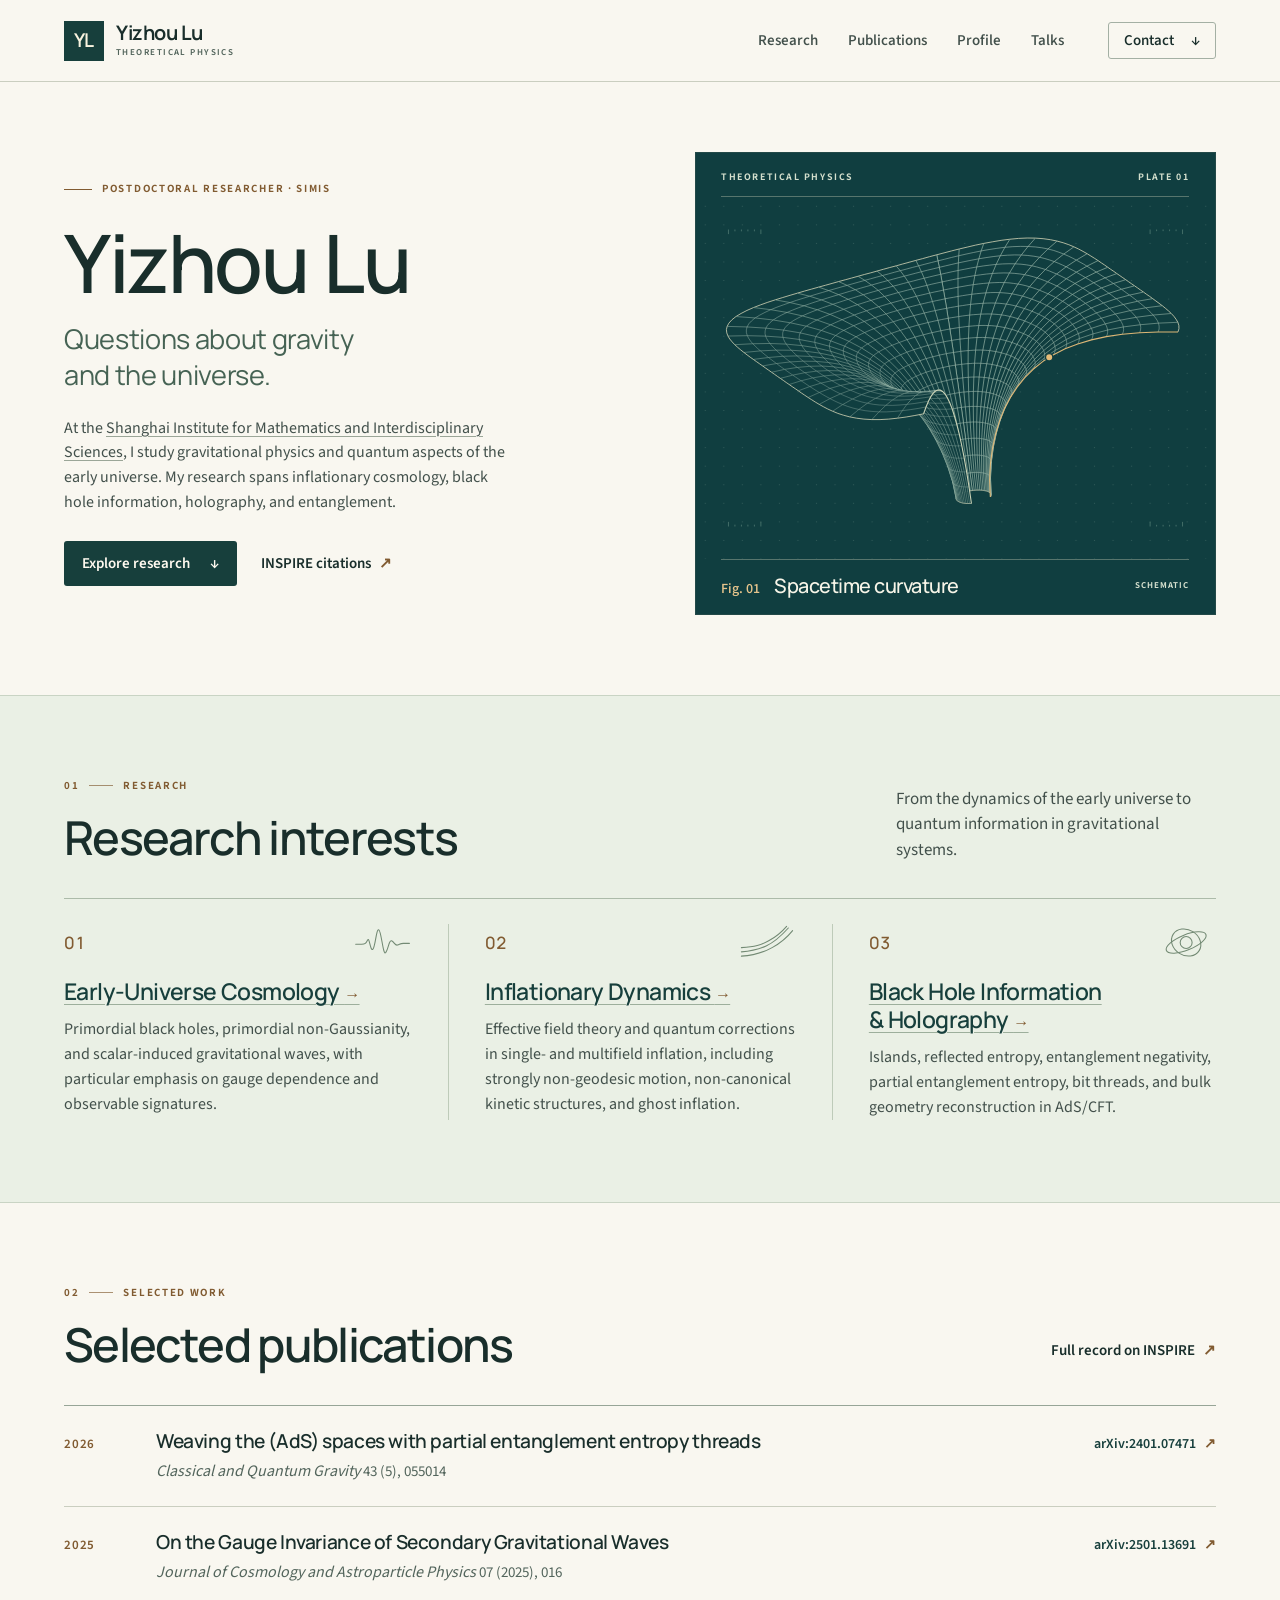
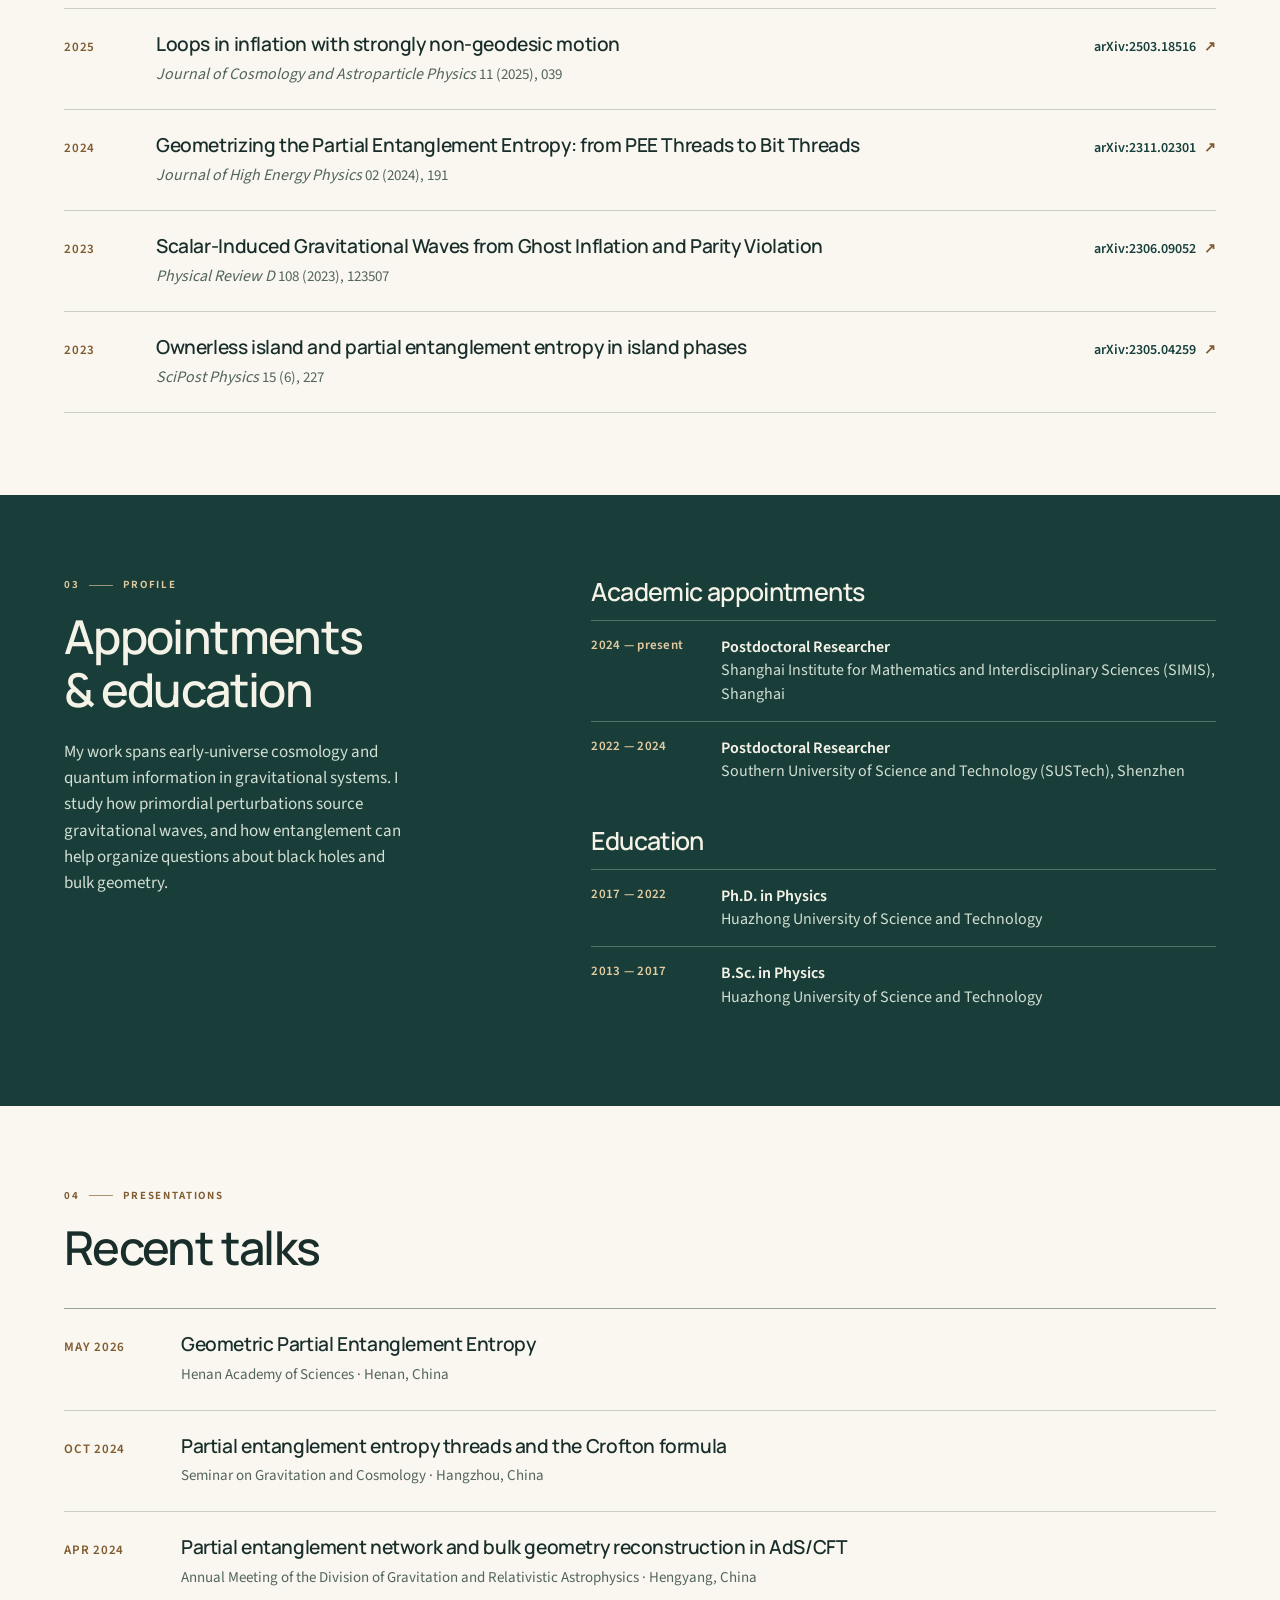
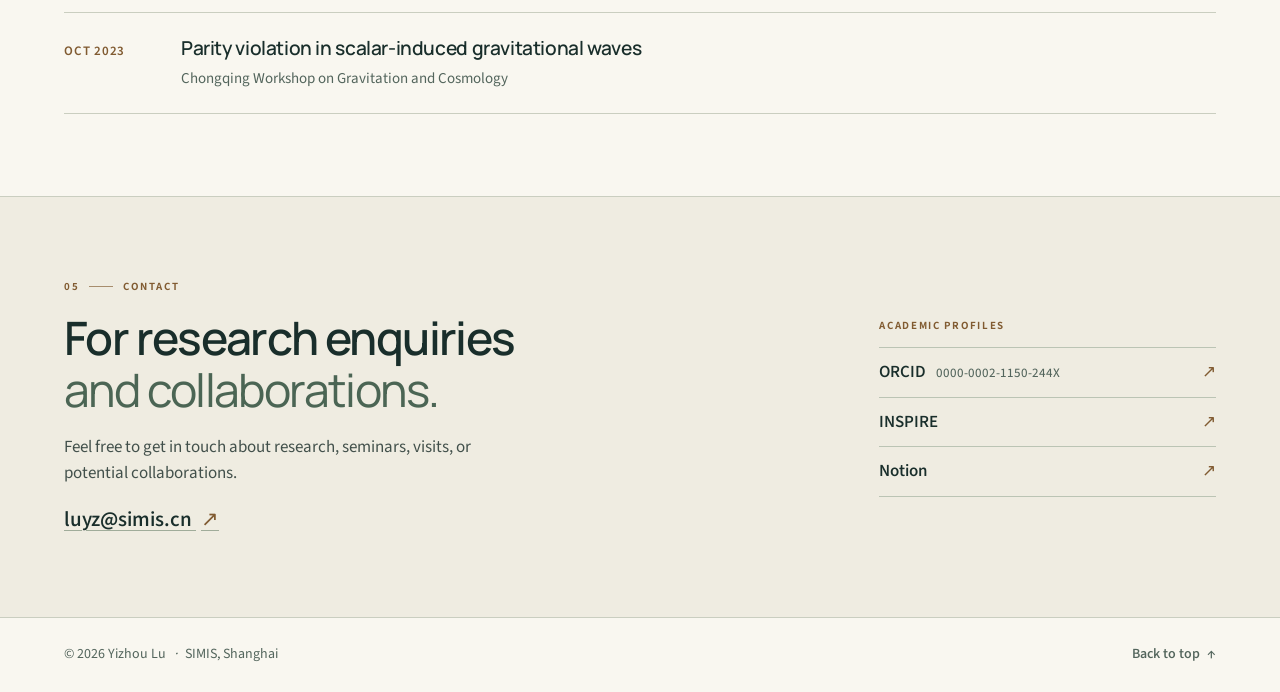
==== index.html @ 3f51e207 "Publish personal homepage and research pages" ====
<!doctype html>
<html lang="en">
<head>
  <meta charset="utf-8" />
  <meta name="viewport" content="width=device-width, initial-scale=1" />
  <link rel="canonical" href="https://yizhoulouislu.github.io/" />
  <meta property="og:url" content="https://yizhoulouislu.github.io/" />
  <meta name="theme-color" content="#f9f7f0" />
  <meta name="description" content="Yizhou Lu — postdoctoral researcher in theoretical physics at SIMIS. Research in early-universe cosmology, gravitational waves, black holes, and holography." />
  <meta property="og:type" content="website" />
  <meta property="og:title" content="Yizhou Lu | Theoretical Physics" />
  <meta property="og:description" content="Research in early-universe cosmology, gravitational waves, black hole information, holography, and entanglement." />
  <meta name="twitter:card" content="summary" />
  <meta name="twitter:title" content="Yizhou Lu | Theoretical Physics" />
  <meta name="twitter:description" content="Research in early-universe cosmology, gravitational waves, black hole information, holography, and entanglement." />
  <script type="application/ld+json">{"@context":"https://schema.org","@type":"Person","name":"Yizhou Lu","jobTitle":"Postdoctoral Researcher","worksFor":{"@type":"Organization","name":"Shanghai Institute for Mathematics and Interdisciplinary Sciences","url":"https://simis.cn/"},"url":"https://yizhoulouislu.github.io/","email":"luyz@simis.cn","sameAs":["https://orcid.org/0000-0002-1150-244X","https://inspirehep.net/authors/1812041"]}</script>
  <title>Yizhou Lu | Theoretical Physics</title>
  <link rel="preload" href="assets/fonts/manrope-latin-wght-normal.woff2" as="font" type="font/woff2" crossorigin />
  <link rel="preload" href="assets/fonts/source-sans-3-latin-wght-normal.woff2" as="font" type="font/woff2" crossorigin />
  <link rel="stylesheet" href="scientist.css" />
</head>
<body>
  <a class="skip-link" href="#top">Skip to main content</a>
  <header class="site-header"><div class="wrap header-inner">
    <a class="identity" href="#top" aria-label="Yizhou Lu, home"><span class="monogram" aria-hidden="true">YL</span><span class="wordmark">Yizhou Lu<small>Theoretical physics</small></span></a>
    <nav aria-label="Main navigation"><a href="#research">Research</a><a href="#publications">Publications</a><a href="#profile">Profile</a><a href="#talks">Talks</a></nav>
    <a class="contact-link" href="#contact">Contact <span aria-hidden="true">↓</span></a>
  </div></header>
  <main id="top" tabindex="-1">
    <section class="hero wrap" aria-labelledby="hero-title">
      <div class="hero-content">
        <p class="label hero-label"><span aria-hidden="true"></span>Postdoctoral researcher · SIMIS</p>
        <h1 id="hero-title">Yizhou Lu</h1>
        <p class="hero-subtitle">Questions about gravity<br class="hero-break" /> and the universe.</p>
        <p class="hero-description">At the <a href="https://simis.cn/" target="_blank" rel="noreferrer">Shanghai Institute for Mathematics and Interdisciplinary Sciences</a>, I study gravitational physics and quantum aspects of the early universe. My research spans inflationary cosmology, black hole information, holography, and entanglement.</p>
        <div class="hero-actions"><a class="primary-link" href="#research">Explore research <span aria-hidden="true">↓</span></a><a class="text-link" href="https://inspirehep.net/authors/1812041?ui-citation-summary=true&amp;ui-exclude-self-citations=true" target="_blank" rel="noreferrer">INSPIRE citations <span aria-hidden="true">↗</span></a></div>
      </div>
      <figure class="science-plate">
        <div class="plate-top"><span>THEORETICAL PHYSICS</span><span>PLATE 01</span></div>
        <img src="assets/curvature.svg" alt="Wireframe illustration of a curvature well, cut away to reveal its narrowing throat." width="560" height="390" />
        <figcaption><span><i>Fig. 01</i><b>Spacetime curvature</b></span><small>Schematic</small></figcaption>
      </figure>
    </section>
    <section id="research" class="research section"><div class="wrap">
      <div class="research-heading"><div><p class="label section-label"><span>01</span>Research</p><h2>Research interests</h2></div>
      <p class="section-intro">From the dynamics of the early universe to quantum information in gravitational systems.</p></div>
      <div class="research-list"><article class="research-item"><div class="research-ornament" aria-hidden="true"><span>01</span><svg viewBox="0 0 68 40"><path d="M2 22h7c4 0 5-1 7-5s3 13 6 11 4-24 7-23 5 30 8 27 4-15 7-14 4 6 7 5 3-2 7-2h7"/></svg></div><h3><a href="/research/early-universe-cosmology/">Early-Universe Cosmology&nbsp;<span aria-hidden="true">→</span></a></h3><p>Primordial black holes, primordial non-Gaussianity, and scalar-induced gravitational waves, with particular emphasis on gauge dependence and observable signatures.</p></article><article class="research-item"><div class="research-ornament" aria-hidden="true"><span>02</span><svg viewBox="0 0 68 40"><path d="M4 31C17 30 24 28 33 24S50 13 59 3M4 26C20 25 27 23 36 18S51 8 57 1M4 36C21 35 31 31 40 26S56 16 64 6"/></svg></div><h3><a href="/research/inflationary-dynamics/">Inflationary Dynamics&nbsp;<span aria-hidden="true">→</span></a></h3><p>Effective field theory and quantum corrections in single- and multifield inflation, including strongly non-geodesic motion, non-canonical kinetic structures, and ghost inflation.</p></article><article class="research-item"><div class="research-ornament" aria-hidden="true"><span>03</span><svg viewBox="0 0 68 40"><ellipse cx="33" cy="20" rx="25" ry="9" transform="rotate(-22 33 20)"/><ellipse cx="33" cy="20" rx="18" ry="15" transform="rotate(32 33 20)"/><circle cx="33" cy="20" r="7"/></svg></div><h3><a href="/research/black-hole-information-and-holography/">Black Hole Information &amp; Holography&nbsp;<span aria-hidden="true">→</span></a></h3><p>Islands, reflected entropy, entanglement negativity, partial entanglement entropy, bit threads, and bulk geometry reconstruction in AdS/CFT.</p></article></div>
    </div></section>
    <section id="publications" class="publications section wrap">
      <div class="section-heading"><div><p class="label section-label"><span>02</span>Selected work</p><h2>Selected publications</h2></div>
      <a class="text-link" href="https://inspirehep.net/authors/1812041?ui-citation-summary=true&amp;ui-exclude-self-citations=true" target="_blank" rel="noreferrer">Full record on INSPIRE <span aria-hidden="true">↗</span></a></div>
      <div class="publication-table" role="list"><article class="publication-row" role="listitem"><span class="pub-year">2026</span><div class="pub-main"><h3><a href="https://arxiv.org/abs/2401.07471" target="_blank" rel="noreferrer">Weaving the (AdS) spaces with partial entanglement entropy threads</a></h3><p><i>Classical and Quantum Gravity</i> 43 (5), 055014</p></div><a class="pub-link" href="https://arxiv.org/abs/2401.07471" target="_blank" rel="noreferrer">arXiv:2401.07471 <span aria-hidden="true">↗</span></a></article><article class="publication-row" role="listitem"><span class="pub-year">2025</span><div class="pub-main"><h3><a href="https://arxiv.org/abs/2501.13691" target="_blank" rel="noreferrer">On the Gauge Invariance of Secondary Gravitational Waves</a></h3><p><i>Journal of Cosmology and Astroparticle Physics</i> 07 (2025), 016</p></div><a class="pub-link" href="https://arxiv.org/abs/2501.13691" target="_blank" rel="noreferrer">arXiv:2501.13691 <span aria-hidden="true">↗</span></a></article><article class="publication-row" role="listitem"><span class="pub-year">2025</span><div class="pub-main"><h3><a href="https://arxiv.org/abs/2503.18516" target="_blank" rel="noreferrer">Loops in inflation with strongly non-geodesic motion</a></h3><p><i>Journal of Cosmology and Astroparticle Physics</i> 11 (2025), 039</p></div><a class="pub-link" href="https://arxiv.org/abs/2503.18516" target="_blank" rel="noreferrer">arXiv:2503.18516 <span aria-hidden="true">↗</span></a></article><article class="publication-row" role="listitem"><span class="pub-year">2024</span><div class="pub-main"><h3><a href="https://arxiv.org/abs/2311.02301" target="_blank" rel="noreferrer">Geometrizing the Partial Entanglement Entropy: from PEE Threads to Bit Threads</a></h3><p><i>Journal of High Energy Physics</i> 02 (2024), 191</p></div><a class="pub-link" href="https://arxiv.org/abs/2311.02301" target="_blank" rel="noreferrer">arXiv:2311.02301 <span aria-hidden="true">↗</span></a></article><article class="publication-row" role="listitem"><span class="pub-year">2023</span><div class="pub-main"><h3><a href="https://arxiv.org/abs/2306.09052" target="_blank" rel="noreferrer">Scalar-Induced Gravitational Waves from Ghost Inflation and Parity Violation</a></h3><p><i>Physical Review D</i> 108 (2023), 123507</p></div><a class="pub-link" href="https://arxiv.org/abs/2306.09052" target="_blank" rel="noreferrer">arXiv:2306.09052 <span aria-hidden="true">↗</span></a></article><article class="publication-row" role="listitem"><span class="pub-year">2023</span><div class="pub-main"><h3><a href="https://arxiv.org/abs/2305.04259" target="_blank" rel="noreferrer">Ownerless island and partial entanglement entropy in island phases</a></h3><p><i>SciPost Physics</i> 15 (6), 227</p></div><a class="pub-link" href="https://arxiv.org/abs/2305.04259" target="_blank" rel="noreferrer">arXiv:2305.04259 <span aria-hidden="true">↗</span></a></article></div>
    </section>
    <section id="profile" class="profile section"><div class="wrap bio-grid">
      <div class="bio-intro"><p class="label section-label"><span>03</span>Profile</p><h2>Appointments<br />&amp; education</h2>
      <p>My work spans early-universe cosmology and quantum information in gravitational systems. I study how primordial perturbations source gravitational waves, and how entanglement can help organize questions about black holes and bulk geometry.</p></div>
      <div class="bio-content"><div class="timeline-block"><h3>Academic appointments</h3><div class="timeline-row"><time>2024 — present</time><p><strong>Postdoctoral Researcher</strong><br />Shanghai Institute for Mathematics and Interdisciplinary Sciences (SIMIS), Shanghai</p></div><div class="timeline-row"><time>2022 — 2024</time><p><strong>Postdoctoral Researcher</strong><br />Southern University of Science and Technology (SUSTech), Shenzhen</p></div></div>
        <div class="timeline-block education-block"><h3>Education</h3><div class="timeline-row"><time>2017 — 2022</time><p><strong>Ph.D. in Physics</strong><br />Huazhong University of Science and Technology</p></div><div class="timeline-row"><time>2013 — 2017</time><p><strong>B.Sc. in Physics</strong><br />Huazhong University of Science and Technology</p></div></div></div>
    </div></section>
    <section id="talks" class="talks section wrap">
      <div class="section-heading"><div><p class="label section-label"><span>04</span>Presentations</p><h2>Recent talks</h2></div></div>
      <div class="talk-list"><article class="talk-row"><time>MAY 2026</time><div><h3>Geometric Partial Entanglement Entropy</h3><p>Henan Academy of Sciences · Henan, China</p></div></article><article class="talk-row"><time>OCT 2024</time><div><h3>Partial entanglement entropy threads and the Crofton formula</h3><p>Seminar on Gravitation and Cosmology · Hangzhou, China</p></div></article><article class="talk-row"><time>APR 2024</time><div><h3>Partial entanglement network and bulk geometry reconstruction in AdS/CFT</h3><p>Annual Meeting of the Division of Gravitation and Relativistic Astrophysics · Hengyang, China</p></div></article><article class="talk-row"><time>OCT 2023</time><div><h3>Parity violation in scalar-induced gravitational waves</h3><p>Chongqing Workshop on Gravitation and Cosmology</p></div></article></div>
    </section>
    <section id="contact" class="contact section"><div class="wrap contact-grid">
      <div><p class="label section-label"><span>05</span>Contact</p><h2>For research enquiries<br /><em>and collaborations.</em></h2>
      <p>Feel free to get in touch about research, seminars, visits, or potential collaborations.</p>
      <a class="email-link" href="mailto:luyz@simis.cn">luyz@simis.cn <span aria-hidden="true">↗</span></a></div>
      <aside class="profiles" aria-label="Academic profiles"><h3 class="label">Academic profiles</h3>
        <a href="https://orcid.org/0000-0002-1150-244X" target="_blank" rel="noreferrer"><span>ORCID <small>0000-0002-1150-244X</small></span><span aria-hidden="true">↗</span></a>
        <a href="https://inspirehep.net/authors/1812041?ui-citation-summary=true&amp;ui-exclude-self-citations=true" target="_blank" rel="noreferrer">INSPIRE <span aria-hidden="true">↗</span></a><a href="https://louischou.notion.site/Yizhou-Lu-54059d0f654845cfa7834c656fd9b39e" target="_blank" rel="noreferrer">Notion <span aria-hidden="true">↗</span></a>
      </aside>
    </div></section>
  </main>
  <footer class="wrap site-footer"><span>© 2026 Yizhou Lu <i>·</i> SIMIS, Shanghai</span><a href="#top">Back to top <span aria-hidden="true">↑</span></a></footer>
</body>
</html>
---- scientist.css ----
@font-face {
  font-family: Manrope;
  src: url("assets/fonts/manrope-latin-wght-normal.woff2") format("woff2");
  font-weight: 200 800;
  font-style: normal;
  font-display: swap;
}
@font-face {
  font-family: "Source Sans 3";
  src: url("assets/fonts/source-sans-3-latin-wght-normal.woff2") format("woff2");
  font-weight: 200 900;
  font-style: normal;
  font-display: swap;
}
:root {
  --paper: #f9f7f0;
  --ink: #192e2b;
  --text: #42504b;
  --muted: #53655c;
  --rule: #cacec0;
  --pine: #173f3c;
  --brass: #815b31;
  --display: Manrope, "Segoe UI", Arial, sans-serif;
  --sans: "Source Sans 3", "Segoe UI", sans-serif;
}
* { box-sizing: border-box; }
html { scroll-behavior: smooth; scroll-padding-top: 24px; }
body { margin: 0; background: var(--paper); font: 400 17px/1.55 var(--sans); color: var(--ink); -webkit-font-smoothing: antialiased; }
a { color: inherit; text-underline-offset: .2em; text-decoration-thickness: 1px; }
a:focus-visible { outline: 3px solid #a16829; outline-offset: 4px; }
::selection { background: #d5dcbf; color: #172f2b; }
h1, h2, h3, p, figure { margin: 0; }
h1, h2, h3 { font-family: var(--display); font-weight: 560; }
h2 { font-size: clamp(34px, 3.65vw, 53px); letter-spacing: -.035em; line-height: 1.13; }
.wrap { width: min(1192px, calc(100% - clamp(48px, 10vw, 152px))); margin-inline: auto; }
.section { padding-block: clamp(60px, 6.4vw, 94px); }
.label, .plate-top, figcaption small { font: 650 11px/1.45 var(--sans); letter-spacing: .155em; text-transform: uppercase; }
.skip-link { position: absolute; z-index: 3; top: 8px; left: 12px; transform: translateY(-160%); background: var(--ink); color: white; padding: 9px 16px; }
.skip-link:focus { transform: none; }
.site-header { border-bottom: 1px solid var(--rule); }
.header-inner { min-height: 81px; display: flex; align-items: center; gap: clamp(20px, 3.4vw, 50px); }
.identity { display: inline-flex; align-items: center; gap: 12px; text-decoration: none; margin-right: auto; }
.monogram { width: 40px; height: 40px; background: var(--pine); color: #f8f3df; display: grid; place-items: center; font: 620 19px/1 var(--display); letter-spacing: -.035em; }
.wordmark { font: 650 20px/1.05 var(--display); letter-spacing: -.025em; }
.wordmark small { display: block; margin-top: 5px; font: 620 9px/1.2 var(--sans); text-transform: uppercase; letter-spacing: .16em; color: var(--muted); }
nav { display: flex; gap: clamp(15px, 2.35vw, 37px); }
nav a, .contact-link, .site-footer a { font-size: 15px; font-weight: 550; text-decoration: none; }
nav a { padding-block: 12px; color: var(--text); }
nav a:hover, .text-link:hover, .site-footer a:hover { color: var(--brass); text-decoration: underline; }
.contact-link { display: flex; align-items: center; gap: 17px; border: 1px solid #a4b0a4; border-radius: 3px; padding: 6px 15px; }
.contact-link:hover { border-color: var(--pine); background: #edf0e5; }
.hero { display: grid; grid-template-columns: minmax(0,1.06fr) minmax(0,1fr); align-items: center; gap: clamp(32px, 6.1vw, 96px); padding-block: clamp(55px, 5.5vw, 85px) clamp(62px, 6.2vw, 96px); }
.hero-label, .section-label { display: flex; align-items: center; column-gap: 10px; color: var(--brass); }
.hero-label > span { width: 28px; height: 1px; background: currentColor; }
.hero h1 { font: 550 clamp(56px, 6.3vw, 92px)/1.09 var(--display); letter-spacing: -.03em; word-spacing: .025em; margin-top: 22px; }
.hero-subtitle { color: #466354; font: 400 clamp(25px, 2.12vw, 32px)/1.32 var(--display); letter-spacing: -.012em; margin-top: 14px; }
.hero-break { display: none; }
.hero-description { color: var(--text); font-size: clamp(16px,1.25vw,18px); line-height: 1.54; max-width: 56ch; margin-top: 23px; }
.hero-description a { text-decoration-color: #9ba698; }
.hero-description a:hover { color: var(--pine); text-decoration-color: currentColor; }
.hero-actions { display: flex; align-items: center; flex-wrap: wrap; gap: 10px 24px; margin-top: 27px; }
.primary-link, .text-link, .pub-link { display: inline-flex; align-items: center; gap: 8px; font-weight: 600; font-size: 15px; text-decoration: none; }
.primary-link { padding: 11px 18px; gap: 20px; color: #fffaf0; background: var(--pine); border-radius: 3px; }
.primary-link:hover { background: #28564b; }
.text-link { padding-block: 8px; }
.text-link span, .pub-link span, .email-link span { color: var(--brass); }
.science-plate { position: relative; min-width: 0; background: #103e40; color: #f7f5e8; border: 1px solid #234948; padding: 0 0 1px; }
.plate-top, .science-plate figcaption { display: flex; align-items: center; justify-content: space-between; gap: 8px; margin-inline: clamp(15px,2vw,28px); }
.plate-top { color: #d4dfcd; padding-block: 17px 11px; border-bottom: 1px solid #57756d; font-size: 10px; }
.science-plate img { display: block; width: 100%; height: auto; }
.science-plate figcaption { padding-block: 15px 16px; border-top: 1px solid #57756d; }
.science-plate figcaption > span { display: inline-flex; align-items: baseline; gap: 14px; }
figcaption i { color: #e6c48c; font: normal 550 14px/1.2 var(--sans); }
figcaption b { font: 520 clamp(16px, 1.55vw, 22px)/1.15 var(--display); letter-spacing: -.025em; }
figcaption small { color: #d4dfcd; letter-spacing: .11em; font-size: 9px; }
.section-label { margin-bottom: 17px; }
.section-label > span { display: inline-flex; align-items: center; gap: 10px; font-variant-numeric: tabular-nums; }
.section-label > span::after { content: ""; width: 24px; height: 1px; background: currentColor; opacity: .65; }
.research { background: #eaf0e5; border-block: 1px solid #c9d4c4; }
.research-heading, .section-heading { display: flex; align-items: flex-end; justify-content: space-between; gap: 30px; margin-bottom: 35px; }
.section-intro { max-width: 40ch; color: var(--text); line-height: 1.5; }
.research-list { display: grid; grid-template-columns: repeat(3,minmax(0,1fr)); border-top: 1px solid #acbba9; padding-top: 25px; }
.research-item { padding-inline: clamp(19px, 2.8vw, 43px); border-left: 1px solid #becbb9; }
.research-item:first-child { padding-left: 0; border: 0; }
.research-item:last-child { padding-right: 0; }
.research-ornament { display: flex; justify-content: space-between; align-items: center; height: 36px; margin-bottom: 17px; color: var(--brass); }
.research-ornament span { font: 540 17px/1 var(--display); font-variant-numeric: tabular-nums; }
.research-ornament svg { width: 58px; height: 35px; fill: none; stroke: #738a74; stroke-width: 1.25; stroke-linecap: round; stroke-linejoin: round; }
.research-item h3 { font-size: clamp(23px, 1.78vw, 28px); letter-spacing: -.026em; line-height: 1.22; text-wrap: balance; margin-bottom: 11px; }
.research-item p { font-size: 16px; line-height: 1.55; color: var(--text); }
.section-heading .text-link { white-space: nowrap; }
.publication-table, .talk-list { border-top: 1px solid #97a597; }
.publication-row, .talk-row { display: grid; gap: 22px; align-items: baseline; border-bottom: 1px solid var(--rule); padding-block: 23px; }
.publication-row { grid-template-columns: 70px minmax(0,1fr) auto; }
.pub-year, .talk-row time, .timeline-row time { font: 610 13px/1.5 var(--sans); color: var(--brass); letter-spacing: .06em; font-variant-numeric: tabular-nums; }
.pub-main h3, .talk-row h3 { font-size: clamp(19px, 1.5vw, 23px); line-height: 1.35; letter-spacing: -.02em; }
.pub-main h3 a { text-decoration: none; }
.pub-main h3 a:hover, .pub-link:hover, .email-link:hover, .profiles a:hover { text-decoration: underline; }
.pub-main p, .talk-row p { color: var(--muted); font-size: 15px; margin-top: 5px; }
.pub-main i { font: italic 400 16px var(--sans); }
.pub-link { font-size: 14px; color: var(--pine); white-space: nowrap; }
.profile { background: #193e39; color: #f5f3e7; }
.bio-grid { display: grid; grid-template-columns: .81fr 1.19fr; gap: clamp(45px, 8vw, 130px); }
.profile .section-label { color: #dfc79e; }
.bio-intro > p:last-child { color: #d3dfd3; margin-top: 23px; max-width: 44ch; }
.timeline-block h3 { font-size: 25px; line-height: 1.2; letter-spacing: -.025em; margin-bottom: 13px; }
.timeline-row { display: grid; grid-template-columns: 112px 1fr; gap: 18px; padding-block: 15px; border-top: 1px solid #537168; }
.timeline-row time { color: #e3cba0; letter-spacing: .02em; }
.timeline-row p { font-size: 16px; color: #d3dfd3; line-height: 1.45; }
.timeline-row strong { font-weight: 620; color: #f5f3e7; }
.education-block { margin-top: 28px; }
.talk-row { grid-template-columns: 95px 1fr; }
.contact { background: #efece1; border-block: 1px solid var(--rule); }
.contact-grid { display: grid; grid-template-columns: 1.4fr .65fr; gap: 7vw; align-items: center; }
.contact h2 { font-size: clamp(34px, 3.6vw, 53px); }
.contact h2 em { font-style: normal; font-weight: 420; color: #4b6554; }
.contact h2 + p { max-width: 51ch; margin: 18px 0 16px; color: var(--text); }
.email-link { font-size: 21px; font-weight: 550; text-decoration-color: #a0ac9a; }
.email-link span { margin-left: 5px; }
.profiles h3 { color: var(--brass); margin-bottom: 14px; }
.profiles a { display: flex; align-items: center; justify-content: space-between; gap: 7px; padding-block: 11px; border-top: 1px solid #bbc4b4; font-weight: 560; text-decoration: none; }
.profiles a:last-child { border-bottom: 1px solid #bbc4b4; }
.profiles a > span:last-child { color: var(--brass); }
.profiles small { display: inline-block; font-size: 13px; font-weight: 450; margin-left: 7px; color: var(--muted); }
.site-footer { display: flex; gap: 18px; align-items: center; justify-content: space-between; min-height: 74px; font-size: 14px; color: var(--muted); }
.site-footer i { margin-inline: 5px; }
.site-footer a { font-size: 14px; padding-block: 9px; }
.site-footer a span { margin-left: 4px; }
@media (min-width: 1020px) { .hero-break { display: block; } }
@media (max-width: 960px) {
  .hero { gap: 30px; }
  .research-item { padding-inline: 20px; }
  .pub-main h3 { font-size: 20px; }
  .bio-grid { grid-template-columns: .85fr 1.15fr; gap: 38px; }
  .timeline-row { grid-template-columns: 88px 1fr; gap: 12px; }
}
@media (max-width: 760px) {
  .hero { grid-template-columns: 1fr; gap: 36px; padding-block: 47px 52px; }
  .hero-description { max-width: 60ch; font-size: 17px; }
  .hero h1 { font-size: clamp(51px, 13.4vw, 80px); margin-top: 24px; }
  .hero-subtitle { font-size: clamp(23px, 4.2vw, 30px); }
  .science-plate { width: min(100%,520px); justify-self: center; }
  .section-intro { max-width: 34ch; }
  .research-list { grid-template-columns: 1fr; padding-top: 0; }
  .research-item, .research-item:first-child, .research-item:last-child { display: grid; grid-template-columns: 50px 1fr; column-gap: 17px; padding: 21px 0; border: 0; border-bottom: 1px solid #bcc9b8; }
  .research-ornament { grid-row: span 2; height: auto; margin: 0; flex-direction: column; gap: 8px; align-items: flex-start; justify-content: flex-start; }
  .research-ornament svg { width: 40px; }
  .research-item h3 { font-size: 23px; margin-bottom: 6px; }
  .research-item p { max-width: 58ch; }
  .publication-row { grid-template-columns: 48px minmax(0,1fr); gap: 5px 12px; }
  .pub-link { grid-column: 2; justify-self: start; padding: 5px 0; }
  .bio-grid, .contact-grid { grid-template-columns: 1fr; gap: 35px; }
  .bio-intro > p:last-child { max-width: 59ch; }
  .timeline-row { grid-template-columns: 110px 1fr; }
  .profiles { max-width: 420px; }
}
@media (max-width: 640px) {
  .wrap { width: calc(100% - 40px); }
  .header-inner { display: grid; grid-template-columns: 1fr auto; gap: 4px 12px; padding-top: 13px; }
  .wordmark { font-size: 19px; }
  .monogram { width: 35px; height: 35px; font-size: 16px; }
  .contact-link { grid-column: 2; grid-row: 1; font-size: 14px; }
  nav { grid-column: 1 / -1; justify-content: space-between; gap: 8px; }
  nav a { font-size: 15px; padding-block: 9px; }
  .hero-actions { gap: 7px 18px; }
  .hero-actions a { font-size: 14px; }
  .hero-description { margin-top: 17px; }
  .section { padding-block: 54px; }
  .research-heading, .section-heading { flex-direction: column; align-items: start; gap: 8px; margin-bottom: 24px; }
  .section-intro { max-width: 46ch; margin-top: 3px; }
  .section-label { margin-bottom: 13px; }
  .talk-row { grid-template-columns: 65px 1fr; gap: 10px; }
  .talk-row time { font-size: 12px; }
  .site-footer { gap: 8px; font-size: 12px; }
  .site-footer a { font-size: 13px; }
}
@media (max-width: 365px) {
  .wrap { width: calc(100% - 32px); }
  .hero-actions { gap: 4px 12px; }
  .primary-link { padding-inline: 12px; gap: 10px; }
  .research-item, .research-item:first-child, .research-item:last-child { grid-template-columns: 35px 1fr; column-gap: 12px; }
  figcaption small { font-size: 8px; }
  .science-plate figcaption > span { gap: 8px; }
}
@media (prefers-reduced-motion: reduce) { html { scroll-behavior: auto; } }

.research-item h3 a { color: var(--pine); text-decoration-color: #9daf9c; text-underline-offset: .16em; }
.research-item h3 a:hover { color: var(--brass); text-decoration-color: currentColor; }
.research-item h3 a span { color: var(--brass); font: 500 .7em var(--sans); }
.area-back { padding-top: 28px; }
.area-back a, .study-link, .area-more a { color: var(--pine); font-weight: 600; }
.area-back a { display: inline-flex; align-items: center; gap: 8px; font-size: 15px; text-decoration: none; padding-block: 5px; }
.area-back a:hover, .area-papers a:hover, .area-more a:hover { color: var(--brass); text-decoration: underline; }
.area-hero { display: grid; grid-template-columns: minmax(0,1.3fr) minmax(0,.84fr); align-items: center; gap: clamp(35px,6vw,82px); padding-block: clamp(27px,3.3vw,50px) clamp(48px,5.8vw,84px); }
.area-hero h1 { font-size: clamp(40px,4.4vw,66px); line-height: 1.1; letter-spacing: -.035em; text-wrap: balance; }
.area-lede { max-width: 61ch; margin-top: 20px; font-size: clamp(18px,1.44vw,21px); line-height: 1.55; color: var(--text); }
.area-plate { background: #103e40; color: #f5f5e8; }
.area-plate img { display: block; width: 100%; height: auto; }
.area-plate figcaption { display: flex; gap: 13px; align-items: baseline; margin-inline: 6%; padding-block: 12px 16px; border-top: 1px solid #56746d; font: 520 14px/1.5 var(--sans); }
.area-plate figcaption small { color: #e2c69a; white-space: nowrap; }
.area-band { background: #f1f3e9; border-block: 1px solid var(--rule); }
.area-reading { display: grid; grid-template-columns: minmax(0,1.3fr) minmax(0,.84fr); align-items: start; gap: clamp(35px,6vw,82px); padding-block: clamp(48px,5.1vw,76px); }
.area-section + .area-section { margin-top: 33px; padding-top: 29px; border-top: 1px solid var(--rule); }
.area-section h2, .area-papers h2 { font-size: clamp(23px,2.2vw,31px); line-height: 1.23; letter-spacing: -.025em; }
.area-section p { margin: 13px 0 8px; color: var(--text); font-size: 18px; line-height: 1.67; max-width: 66ch; }
.study-link { display: inline-block; font-size: 15px; padding: 4px 0; text-decoration-color: #94a493; }
.study-link span, .area-papers a span, .area-more a span { color: var(--brass); }
.area-papers { border-left: 1px solid var(--rule); padding-left: clamp(19px,2.7vw,40px); }
.area-papers .label { color: var(--brass); margin-bottom: 10px; }
.area-papers ul { list-style: none; padding: 0; margin: 20px 0 0; }
.area-papers li { border-top: 1px solid var(--rule); padding-block: 14px; }
.area-papers a { font: 620 17px/1.42 var(--sans); text-decoration: none; }
.area-papers li p { color: var(--muted); font-size: 14px; margin-top: 4px; }
.area-more { padding-block: 34px; border-bottom: 1px solid var(--rule); }
.area-more .label { color: var(--brass); }
.area-more > div { display: flex; flex-wrap: wrap; gap: 4px 32px; margin-top: 8px; }
.area-more a { display: inline-block; padding-block: 5px; text-decoration: none; }
@media (max-width: 800px) {
  .area-hero, .area-reading { grid-template-columns: 1fr; gap: 28px; }
  .area-hero h1 { font-size: clamp(34px,7vw,52px); }
  .area-plate { width: min(100%,470px); }
  .area-papers { padding: 26px 0 0; border-left: none; border-top: 1px solid var(--rule); }
  .area-section p { font-size: 17px; }
}
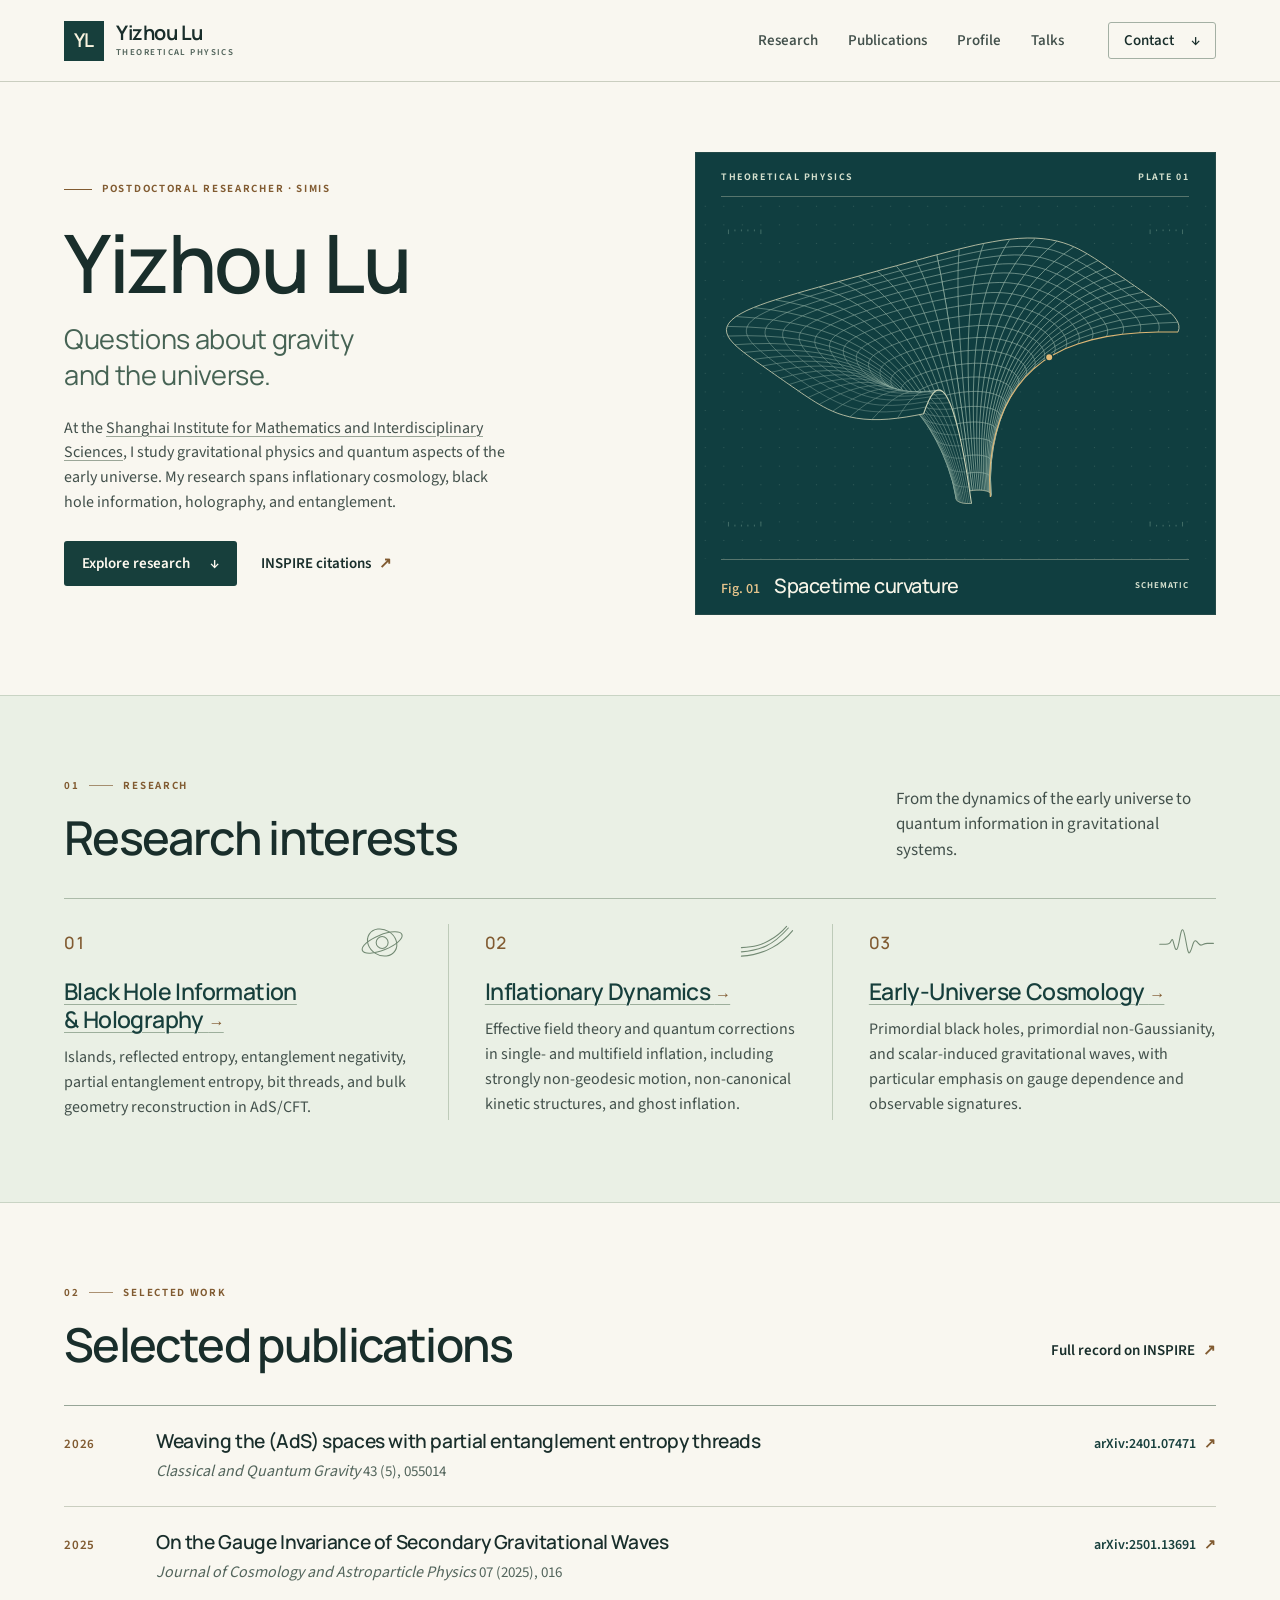
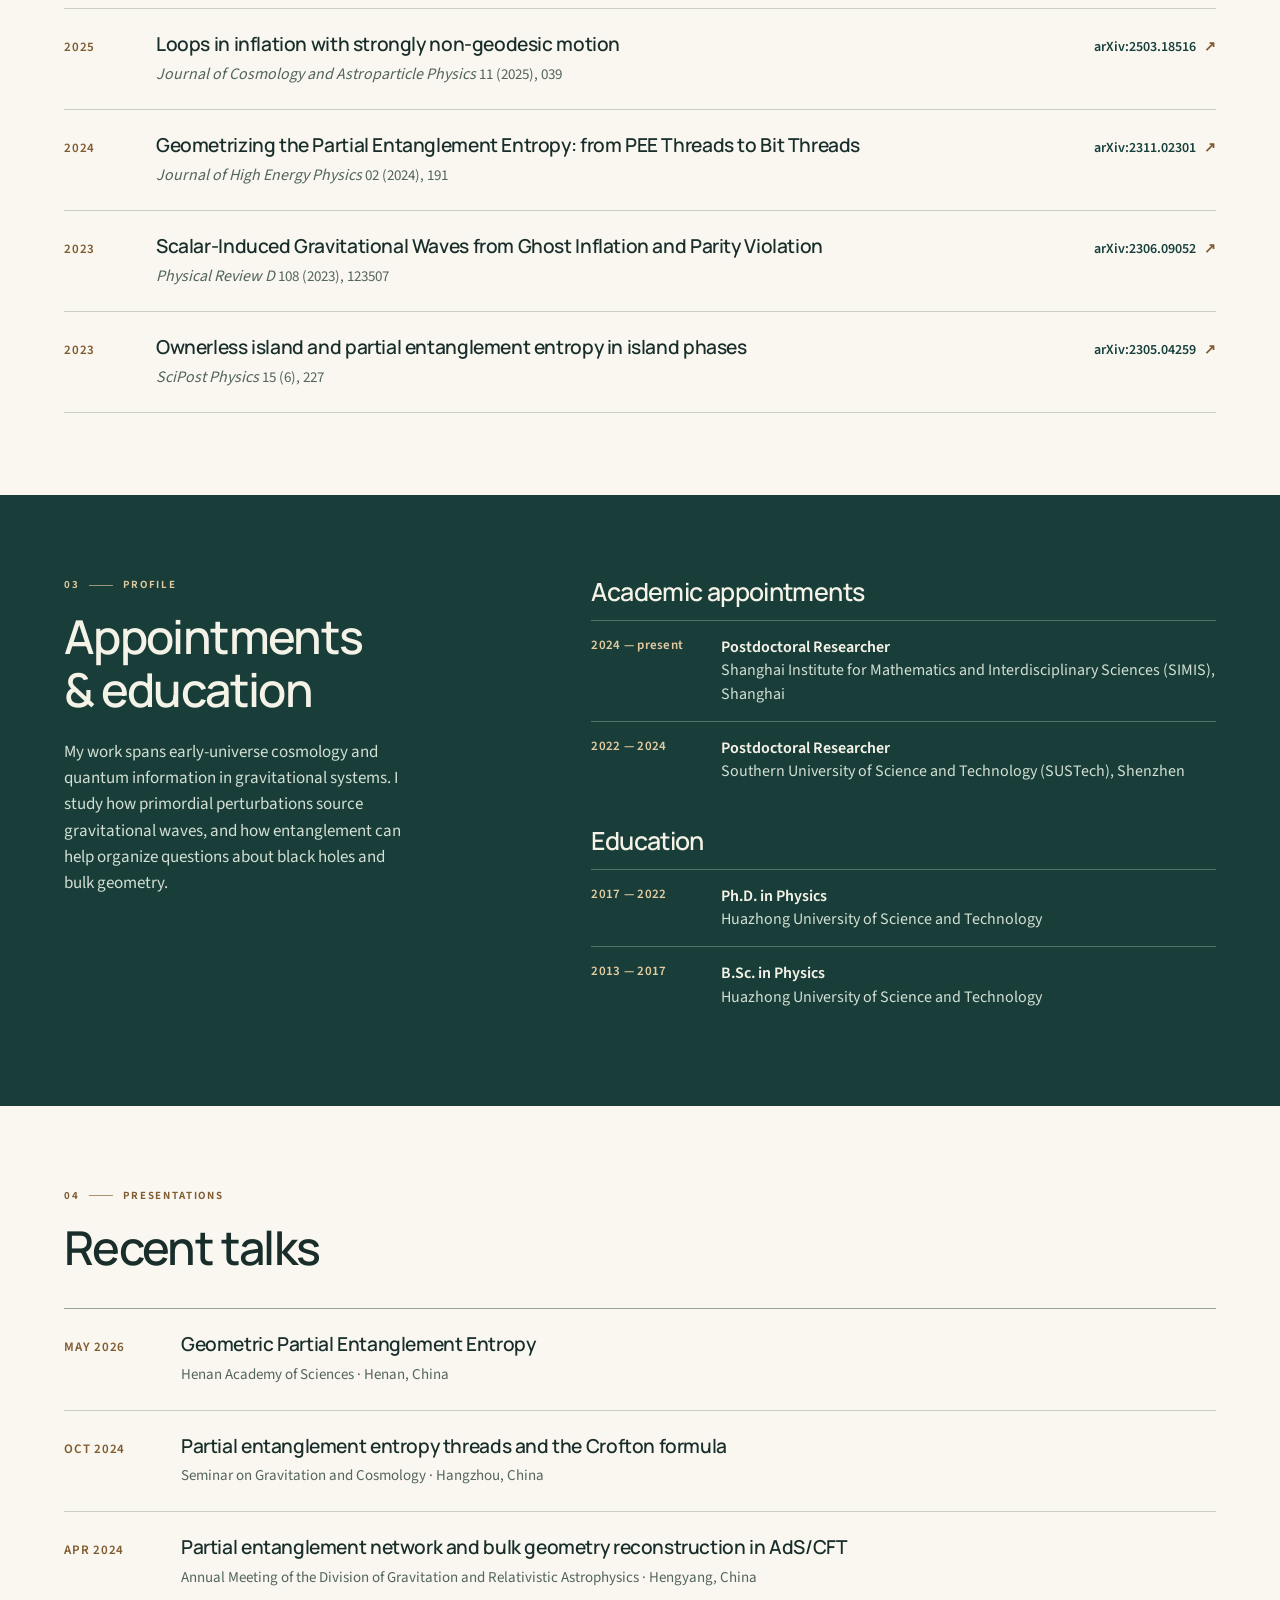
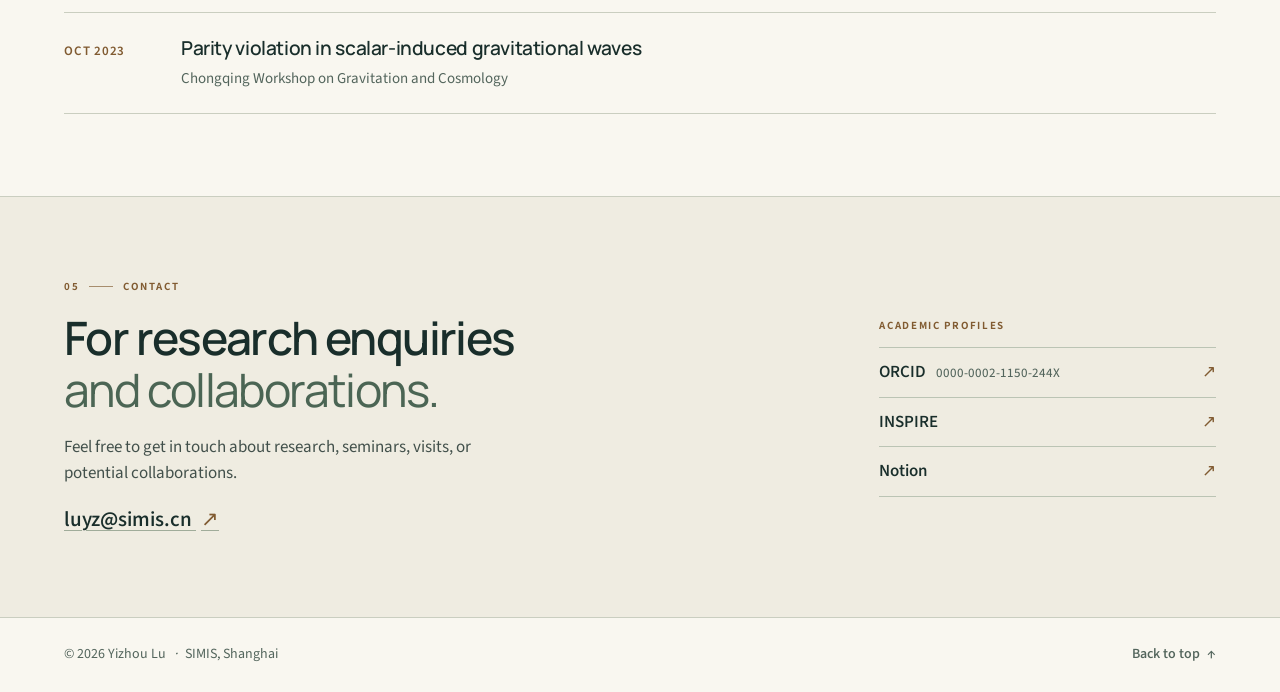
==== commit 71a2050a: "Show holography before cosmology in research interests" ====
--- a/index.html
+++ b/index.html
@@ -44,7 +44,7 @@
     <section id="research" class="research section"><div class="wrap">
       <div class="research-heading"><div><p class="label section-label"><span>01</span>Research</p><h2>Research interests</h2></div>
       <p class="section-intro">From the dynamics of the early universe to quantum information in gravitational systems.</p></div>
-      <div class="research-list"><article class="research-item"><div class="research-ornament" aria-hidden="true"><span>01</span><svg viewBox="0 0 68 40"><path d="M2 22h7c4 0 5-1 7-5s3 13 6 11 4-24 7-23 5 30 8 27 4-15 7-14 4 6 7 5 3-2 7-2h7"/></svg></div><h3><a href="/research/early-universe-cosmology/">Early-Universe Cosmology&nbsp;<span aria-hidden="true">→</span></a></h3><p>Primordial black holes, primordial non-Gaussianity, and scalar-induced gravitational waves, with particular emphasis on gauge dependence and observable signatures.</p></article><article class="research-item"><div class="research-ornament" aria-hidden="true"><span>02</span><svg viewBox="0 0 68 40"><path d="M4 31C17 30 24 28 33 24S50 13 59 3M4 26C20 25 27 23 36 18S51 8 57 1M4 36C21 35 31 31 40 26S56 16 64 6"/></svg></div><h3><a href="/research/inflationary-dynamics/">Inflationary Dynamics&nbsp;<span aria-hidden="true">→</span></a></h3><p>Effective field theory and quantum corrections in single- and multifield inflation, including strongly non-geodesic motion, non-canonical kinetic structures, and ghost inflation.</p></article><article class="research-item"><div class="research-ornament" aria-hidden="true"><span>03</span><svg viewBox="0 0 68 40"><ellipse cx="33" cy="20" rx="25" ry="9" transform="rotate(-22 33 20)"/><ellipse cx="33" cy="20" rx="18" ry="15" transform="rotate(32 33 20)"/><circle cx="33" cy="20" r="7"/></svg></div><h3><a href="/research/black-hole-information-and-holography/">Black Hole Information &amp; Holography&nbsp;<span aria-hidden="true">→</span></a></h3><p>Islands, reflected entropy, entanglement negativity, partial entanglement entropy, bit threads, and bulk geometry reconstruction in AdS/CFT.</p></article></div>
+      <div class="research-list"><article class="research-item"><div class="research-ornament" aria-hidden="true"><span>01</span><svg viewBox="0 0 68 40"><ellipse cx="33" cy="20" rx="25" ry="9" transform="rotate(-22 33 20)"/><ellipse cx="33" cy="20" rx="18" ry="15" transform="rotate(32 33 20)"/><circle cx="33" cy="20" r="7"/></svg></div><h3><a href="/research/black-hole-information-and-holography/">Black Hole Information &amp; Holography&nbsp;<span aria-hidden="true">→</span></a></h3><p>Islands, reflected entropy, entanglement negativity, partial entanglement entropy, bit threads, and bulk geometry reconstruction in AdS/CFT.</p></article><article class="research-item"><div class="research-ornament" aria-hidden="true"><span>02</span><svg viewBox="0 0 68 40"><path d="M4 31C17 30 24 28 33 24S50 13 59 3M4 26C20 25 27 23 36 18S51 8 57 1M4 36C21 35 31 31 40 26S56 16 64 6"/></svg></div><h3><a href="/research/inflationary-dynamics/">Inflationary Dynamics&nbsp;<span aria-hidden="true">→</span></a></h3><p>Effective field theory and quantum corrections in single- and multifield inflation, including strongly non-geodesic motion, non-canonical kinetic structures, and ghost inflation.</p></article><article class="research-item"><div class="research-ornament" aria-hidden="true"><span>03</span><svg viewBox="0 0 68 40"><path d="M2 22h7c4 0 5-1 7-5s3 13 6 11 4-24 7-23 5 30 8 27 4-15 7-14 4 6 7 5 3-2 7-2h7"/></svg></div><h3><a href="/research/early-universe-cosmology/">Early-Universe Cosmology&nbsp;<span aria-hidden="true">→</span></a></h3><p>Primordial black holes, primordial non-Gaussianity, and scalar-induced gravitational waves, with particular emphasis on gauge dependence and observable signatures.</p></article></div>
     </div></section>
     <section id="publications" class="publications section wrap">
       <div class="section-heading"><div><p class="label section-label"><span>02</span>Selected work</p><h2>Selected publications</h2></div>
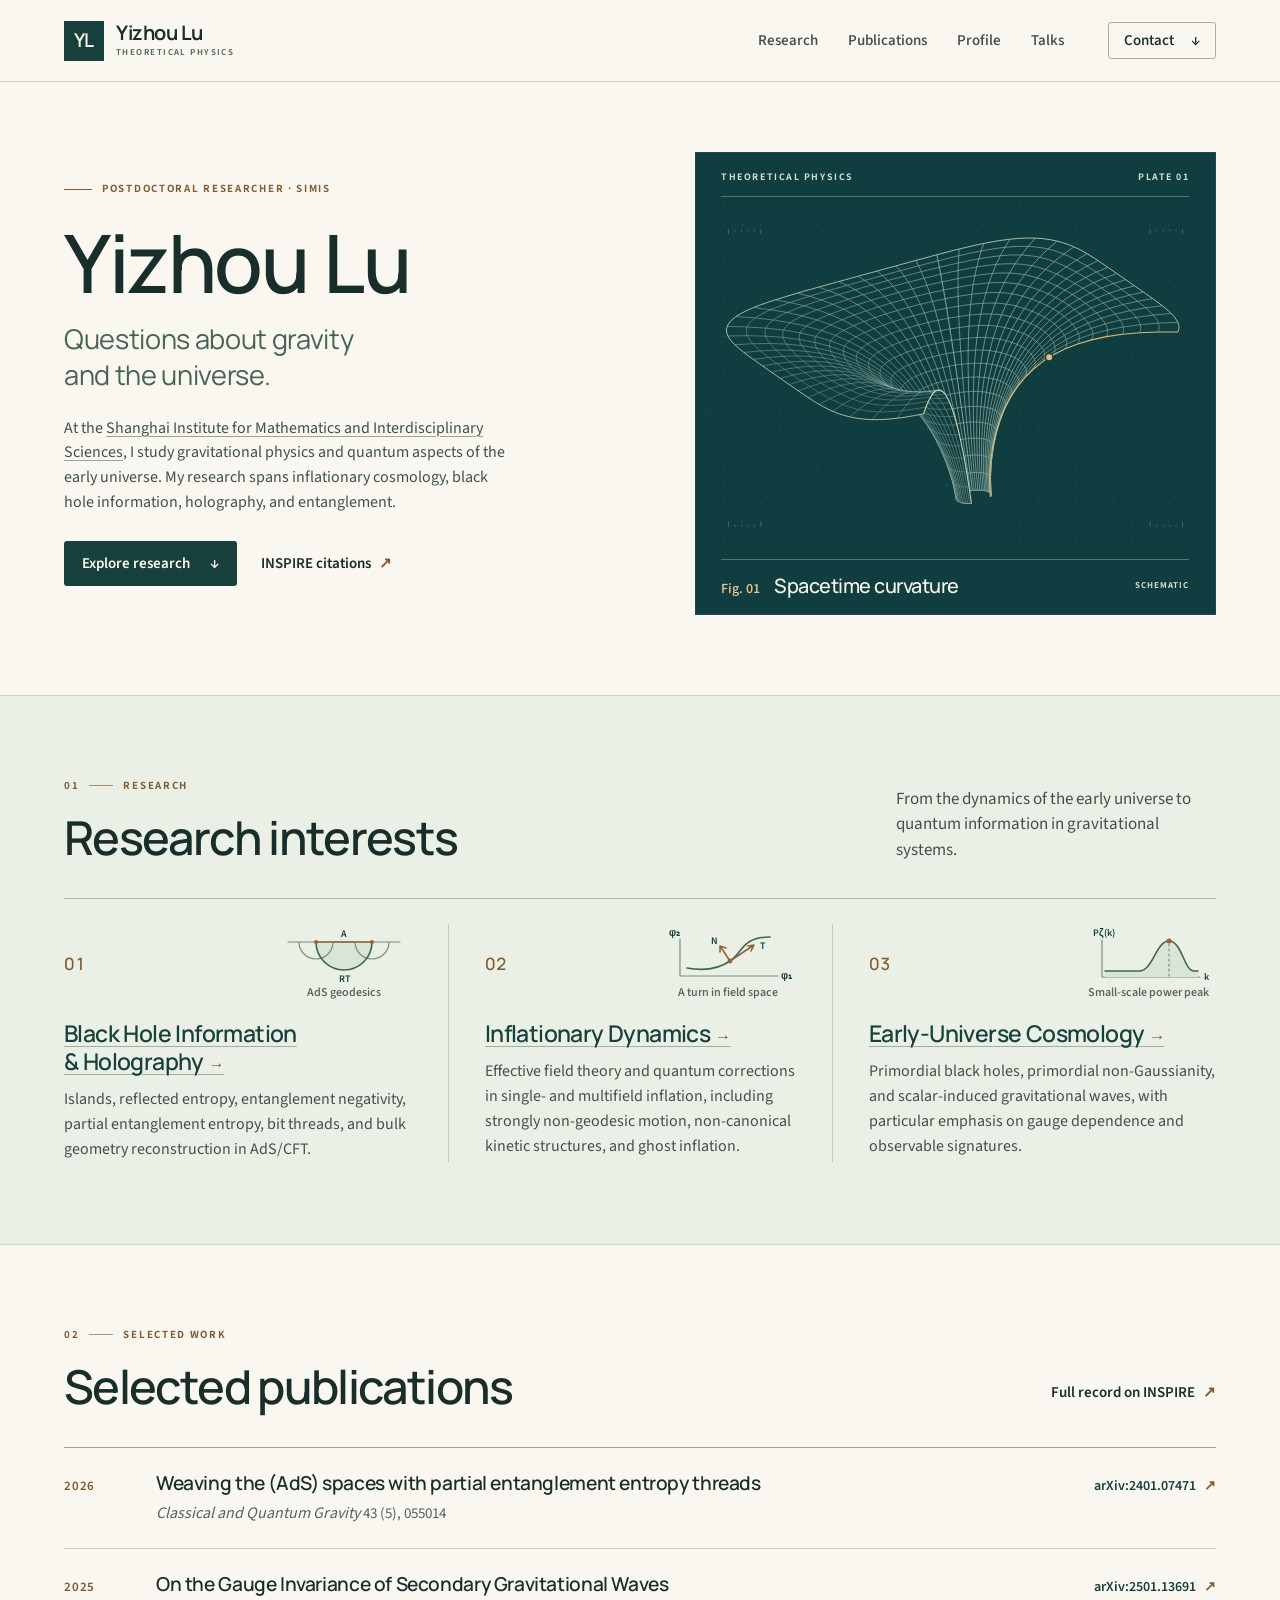
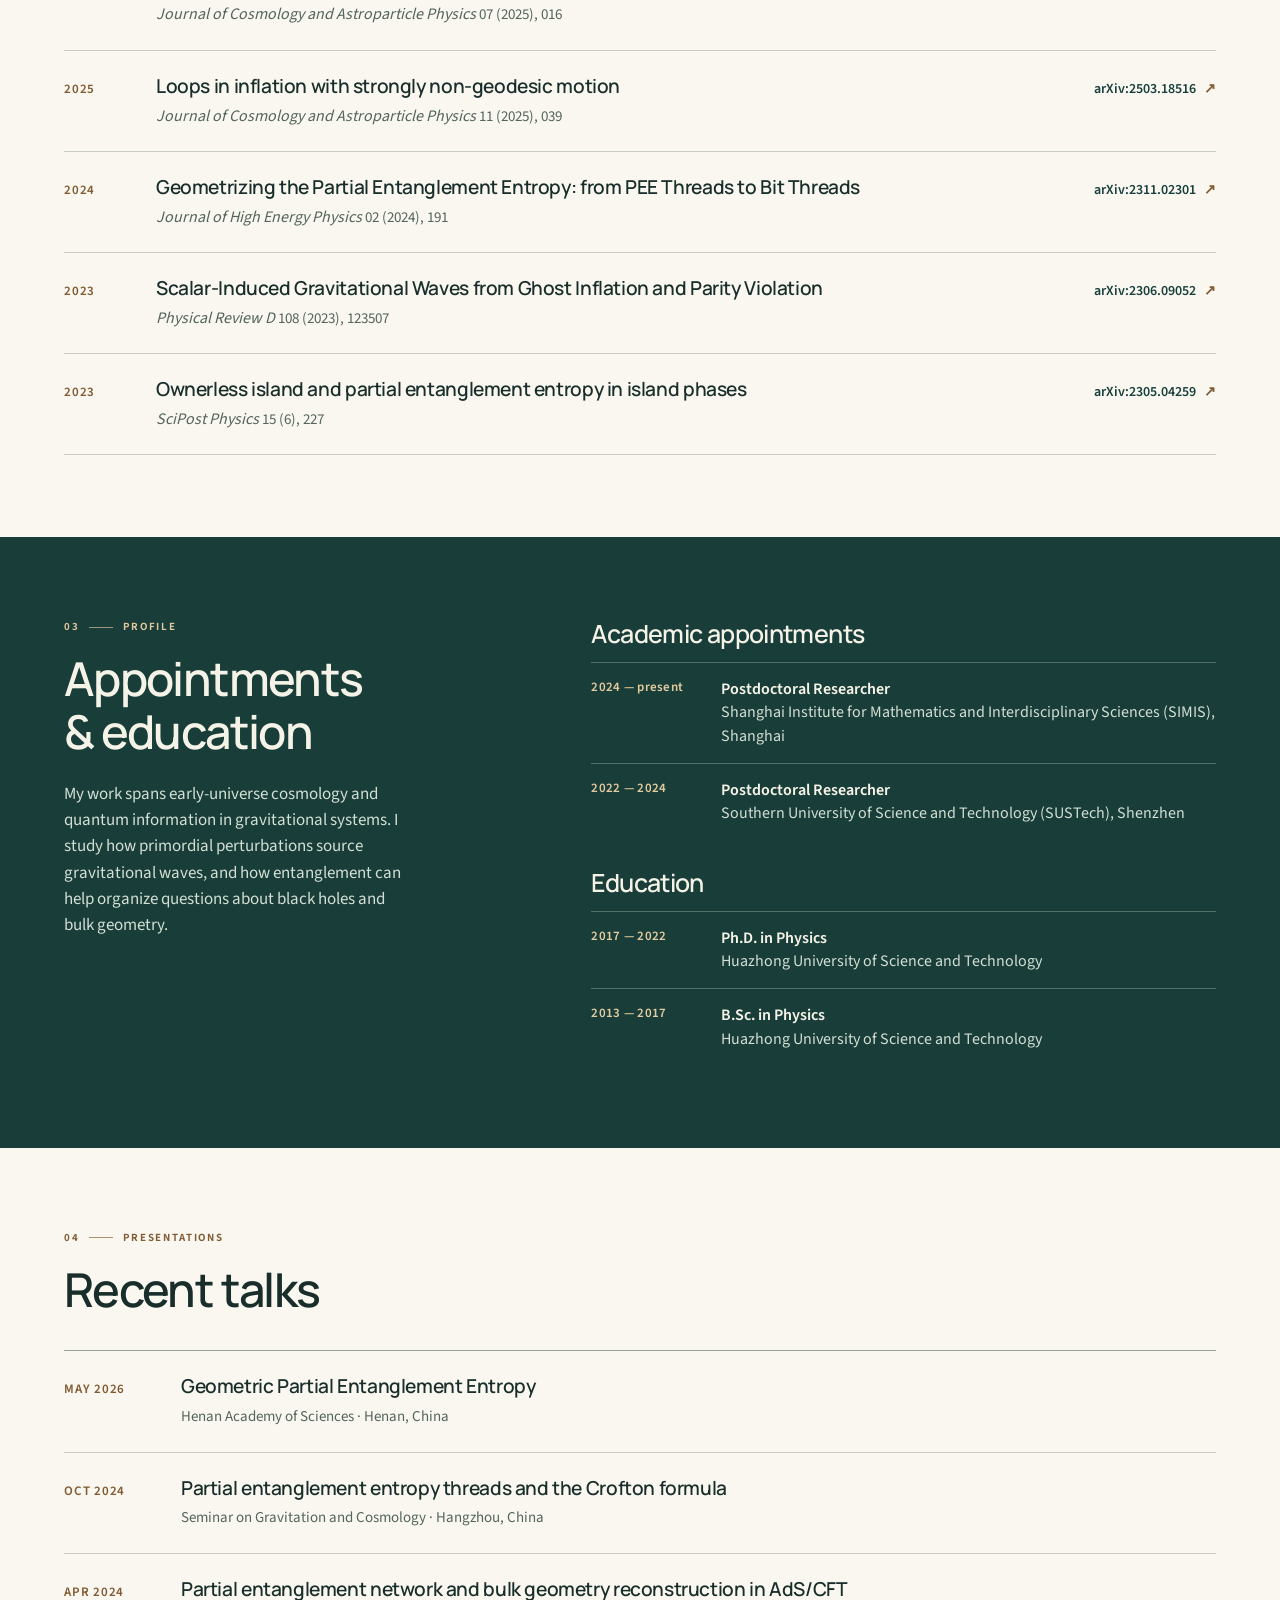
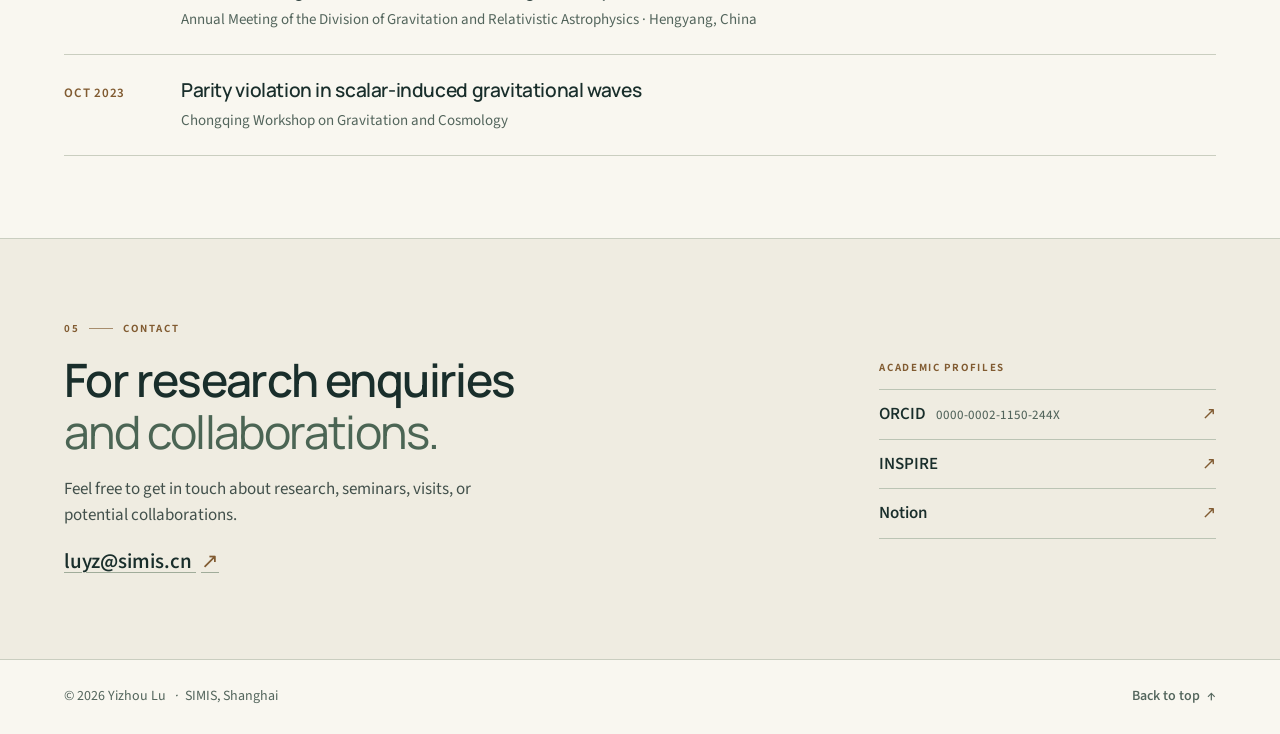
==== commit 9f655e5c: "Illustrate each research direction with a scientific sketch" ====
--- a/index.html
+++ b/index.html
@@ -44,7 +44,50 @@
     <section id="research" class="research section"><div class="wrap">
       <div class="research-heading"><div><p class="label section-label"><span>01</span>Research</p><h2>Research interests</h2></div>
       <p class="section-intro">From the dynamics of the early universe to quantum information in gravitational systems.</p></div>
-      <div class="research-list"><article class="research-item"><div class="research-ornament" aria-hidden="true"><span>01</span><svg viewBox="0 0 68 40"><ellipse cx="33" cy="20" rx="25" ry="9" transform="rotate(-22 33 20)"/><ellipse cx="33" cy="20" rx="18" ry="15" transform="rotate(32 33 20)"/><circle cx="33" cy="20" r="7"/></svg></div><h3><a href="/research/black-hole-information-and-holography/">Black Hole Information &amp; Holography&nbsp;<span aria-hidden="true">→</span></a></h3><p>Islands, reflected entropy, entanglement negativity, partial entanglement entropy, bit threads, and bulk geometry reconstruction in AdS/CFT.</p></article><article class="research-item"><div class="research-ornament" aria-hidden="true"><span>02</span><svg viewBox="0 0 68 40"><path d="M4 31C17 30 24 28 33 24S50 13 59 3M4 26C20 25 27 23 36 18S51 8 57 1M4 36C21 35 31 31 40 26S56 16 64 6"/></svg></div><h3><a href="/research/inflationary-dynamics/">Inflationary Dynamics&nbsp;<span aria-hidden="true">→</span></a></h3><p>Effective field theory and quantum corrections in single- and multifield inflation, including strongly non-geodesic motion, non-canonical kinetic structures, and ghost inflation.</p></article><article class="research-item"><div class="research-ornament" aria-hidden="true"><span>03</span><svg viewBox="0 0 68 40"><path d="M2 22h7c4 0 5-1 7-5s3 13 6 11 4-24 7-23 5 30 8 27 4-15 7-14 4 6 7 5 3-2 7-2h7"/></svg></div><h3><a href="/research/early-universe-cosmology/">Early-Universe Cosmology&nbsp;<span aria-hidden="true">→</span></a></h3><p>Primordial black holes, primordial non-Gaussianity, and scalar-induced gravitational waves, with particular emphasis on gauge dependence and observable signatures.</p></article></div>
+      <div class="research-list">
+        <article class="research-item"><div class="research-ornament">
+            <span aria-hidden="true">01</span>
+            <figure class="research-sketch">
+              <svg viewBox="0 0 136 59" role="img" aria-label="A boundary interval and its Ryu–Takayanagi geodesic on a spatial slice of AdS. Two other boundary-anchored geodesics cross it.">
+              <path class="sketch-wash" d="M40 16h56a28 28 0 0 1-56 0Z"/>
+              <path class="sketch-guide" d="M12 16h112M23 16a17 17 0 0 0 34 0m22 0a17 17 0 0 0 34 0"/>
+              <path d="M40 16a28 28 0 0 0 56 0"/>
+              <path class="sketch-accent" d="M40 16h56"/>
+              <circle class="sketch-point" cx="40" cy="16" r="2"/><circle class="sketch-point" cx="96" cy="16" r="2"/>
+              <text x="68" y="11" text-anchor="middle">A</text><text x="68" y="56" text-anchor="middle">RT</text>
+              </svg>
+              <figcaption>AdS geodesics</figcaption>
+            </figure>
+          </div><h3><a href="/research/black-hole-information-and-holography/">Black Hole Information &amp; Holography&nbsp;<span aria-hidden="true">→</span></a></h3><p>Islands, reflected entropy, entanglement negativity, partial entanglement entropy, bit threads, and bulk geometry reconstruction in AdS/CFT.</p></article>
+        <article class="research-item"><div class="research-ornament">
+            <span aria-hidden="true">02</span>
+            <figure class="research-sketch">
+              <svg viewBox="0 0 136 59" role="img" aria-label="A two-field inflationary trajectory bends in field space. Tangent and normal directions are shown at the turn.">
+              <path class="sketch-guide" d="M20 13v37h98"/>
+              <text x="9" y="10">φ₂</text><text x="121" y="53">φ₁</text>
+              <path d="M27 42C43 45 57 44 70 35S82 11 110 11"/>
+              <path class="sketch-accent" d="M70 35l24-16m-6 1 6-1-3 6M70 35 60 20m0 6v-6l6 2"/>
+              <circle class="sketch-point" cx="70" cy="35" r="2.4"/>
+              <text x="100" y="23">T</text><text x="51" y="18">N</text>
+              </svg>
+              <figcaption>A turn in field space</figcaption>
+            </figure>
+          </div><h3><a href="/research/inflationary-dynamics/">Inflationary Dynamics&nbsp;<span aria-hidden="true">→</span></a></h3><p>Effective field theory and quantum corrections in single- and multifield inflation, including strongly non-geodesic motion, non-canonical kinetic structures, and ghost inflation.</p></article>
+        <article class="research-item"><div class="research-ornament">
+            <span aria-hidden="true">03</span>
+            <figure class="research-sketch">
+              <svg viewBox="0 0 136 59" role="img" aria-label="Schematic primordial curvature power spectrum with a localized peak at larger wavenumber k.">
+              <path class="sketch-guide" d="M22 14v37h98"/>
+              <path class="sketch-wash" d="M25 45h34c14 0 17-30 30-30s15 30 25 30h4v6H25Z"/>
+              <path d="M25 45h34c14 0 17-30 30-30s15 30 25 30h4"/>
+              <path class="sketch-guide sketch-dashed" d="M89 18v33"/>
+              <circle class="sketch-point" cx="89" cy="15" r="2.5"/>
+              <text x="13" y="10">Pζ(k)</text><text x="124" y="54">k</text>
+              </svg>
+              <figcaption>Small-scale power peak</figcaption>
+            </figure>
+          </div><h3><a href="/research/early-universe-cosmology/">Early-Universe Cosmology&nbsp;<span aria-hidden="true">→</span></a></h3><p>Primordial black holes, primordial non-Gaussianity, and scalar-induced gravitational waves, with particular emphasis on gauge dependence and observable signatures.</p></article>
+      </div>
     </div></section>
     <section id="publications" class="publications section wrap">
       <div class="section-heading"><div><p class="label section-label"><span>02</span>Selected work</p><h2>Selected publications</h2></div>
--- a/scientist.css
+++ b/scientist.css
@@ -83,9 +83,17 @@
 .research-item { padding-inline: clamp(19px, 2.8vw, 43px); border-left: 1px solid #becbb9; }
 .research-item:first-child { padding-left: 0; border: 0; }
 .research-item:last-child { padding-right: 0; }
-.research-ornament { display: flex; justify-content: space-between; align-items: center; height: 36px; margin-bottom: 17px; color: var(--brass); }
+.research-ornament { display: flex; justify-content: space-between; align-items: center; min-height: 78px; margin-bottom: 17px; color: var(--brass); }
 .research-ornament span { font: 540 17px/1 var(--display); font-variant-numeric: tabular-nums; }
-.research-ornament svg { width: 58px; height: 35px; fill: none; stroke: #738a74; stroke-width: 1.25; stroke-linecap: round; stroke-linejoin: round; }
+.research-sketch { width: 136px; }
+.research-sketch svg { display: block; width: 100%; height: auto; fill: none; stroke: #3e6552; stroke-width: 1.6; stroke-linecap: round; stroke-linejoin: round; }
+.research-sketch .sketch-guide { stroke: #748e7b; stroke-width: 1.15; }
+.research-sketch .sketch-wash { fill: #d9e5d8; stroke: none; }
+.research-sketch .sketch-accent { stroke: #946337; }
+.research-sketch .sketch-point { fill: #946337; stroke: none; }
+.research-sketch .sketch-dashed { stroke-dasharray: 2 3; }
+.research-sketch text { font: 600 10px var(--sans); fill: var(--pine); stroke: none; }
+.research-sketch figcaption { color: var(--muted); font: 550 12px/1.3 var(--sans); text-align: center; }
 .research-item h3 { font-size: clamp(23px, 1.78vw, 28px); letter-spacing: -.026em; line-height: 1.22; text-wrap: balance; margin-bottom: 11px; }
 .research-item p { font-size: 16px; line-height: 1.55; color: var(--text); }
 .section-heading .text-link { white-space: nowrap; }
@@ -142,9 +150,8 @@
   .science-plate { width: min(100%,520px); justify-self: center; }
   .section-intro { max-width: 34ch; }
   .research-list { grid-template-columns: 1fr; padding-top: 0; }
-  .research-item, .research-item:first-child, .research-item:last-child { display: grid; grid-template-columns: 50px 1fr; column-gap: 17px; padding: 21px 0; border: 0; border-bottom: 1px solid #bcc9b8; }
-  .research-ornament { grid-row: span 2; height: auto; margin: 0; flex-direction: column; gap: 8px; align-items: flex-start; justify-content: flex-start; }
-  .research-ornament svg { width: 40px; }
+  .research-item, .research-item:first-child, .research-item:last-child { padding: 21px 0; border: 0; border-bottom: 1px solid #bcc9b8; }
+  .research-ornament { margin-bottom: 8px; }
   .research-item h3 { font-size: 23px; margin-bottom: 6px; }
   .research-item p { max-width: 58ch; }
   .publication-row { grid-template-columns: 48px minmax(0,1fr); gap: 5px 12px; }
@@ -178,7 +185,6 @@
   .wrap { width: calc(100% - 32px); }
   .hero-actions { gap: 4px 12px; }
   .primary-link { padding-inline: 12px; gap: 10px; }
-  .research-item, .research-item:first-child, .research-item:last-child { grid-template-columns: 35px 1fr; column-gap: 12px; }
   figcaption small { font-size: 8px; }
   .science-plate figcaption > span { gap: 8px; }
 }
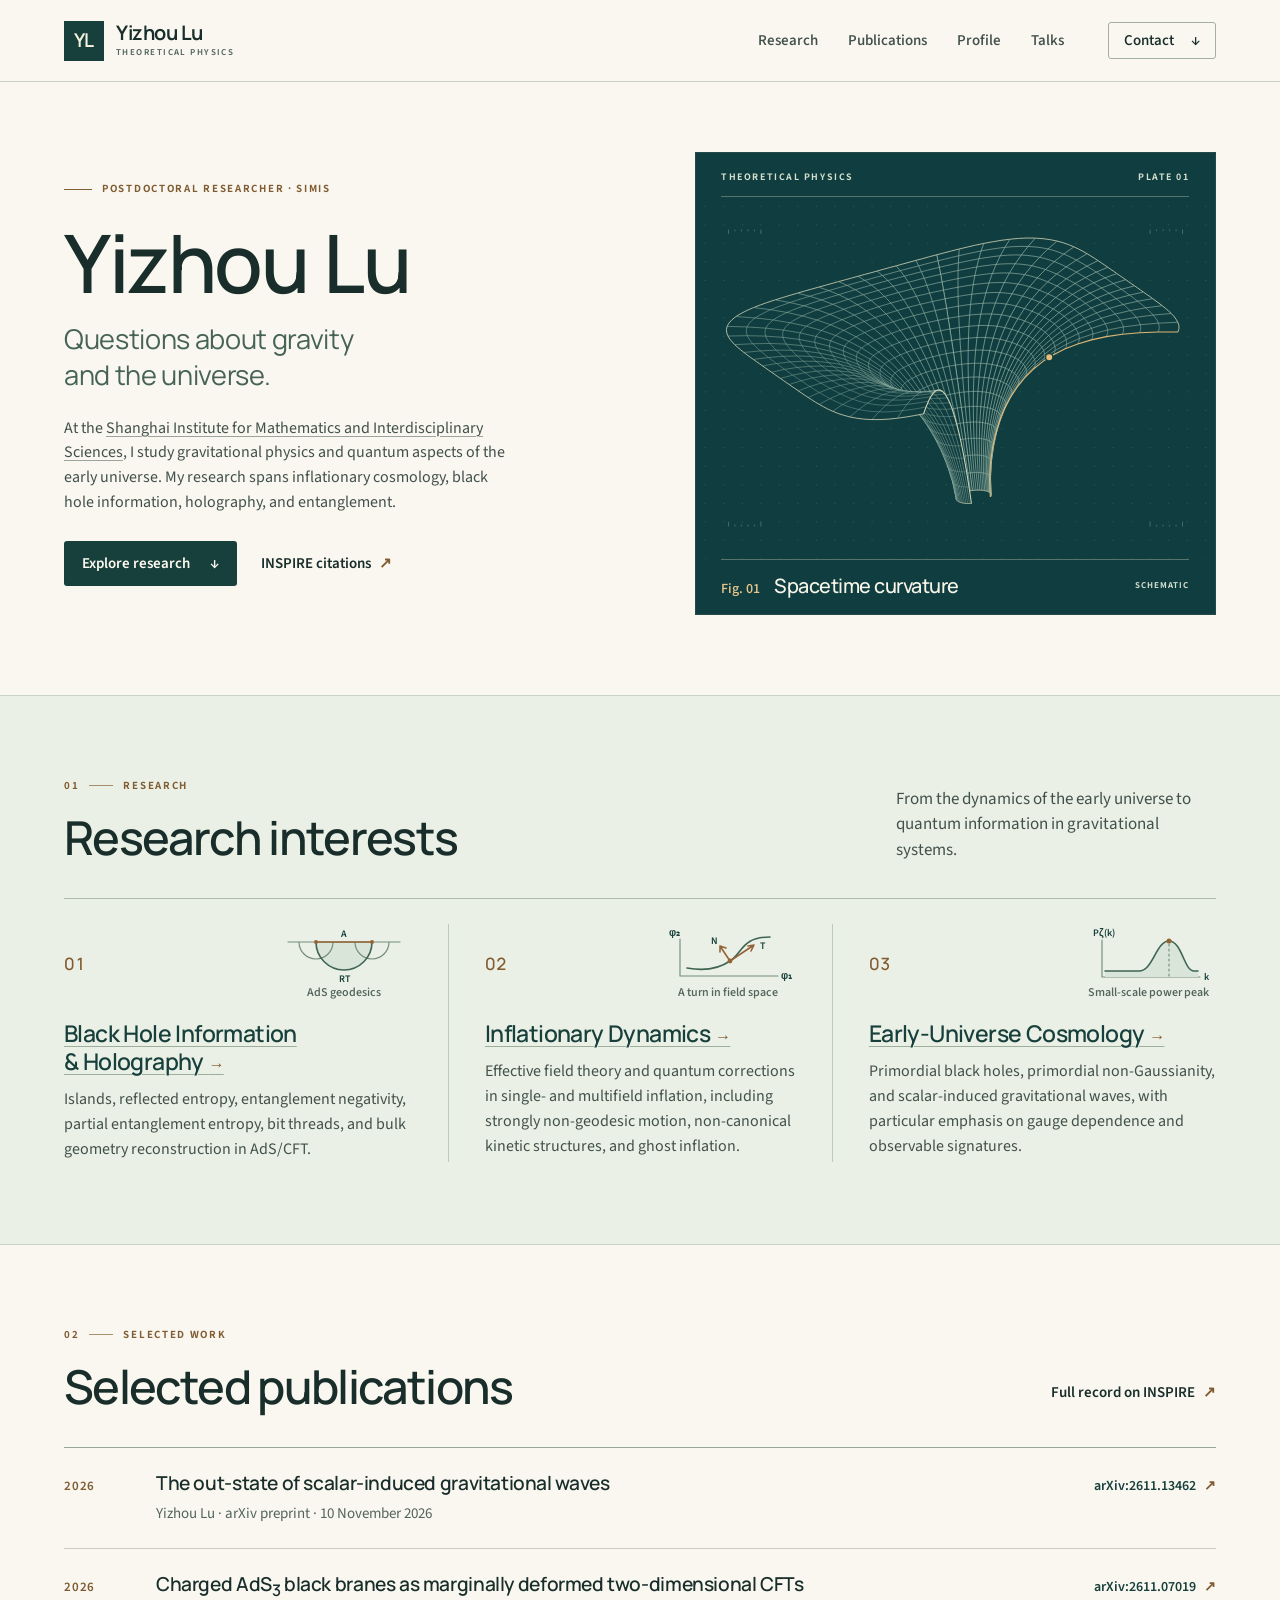
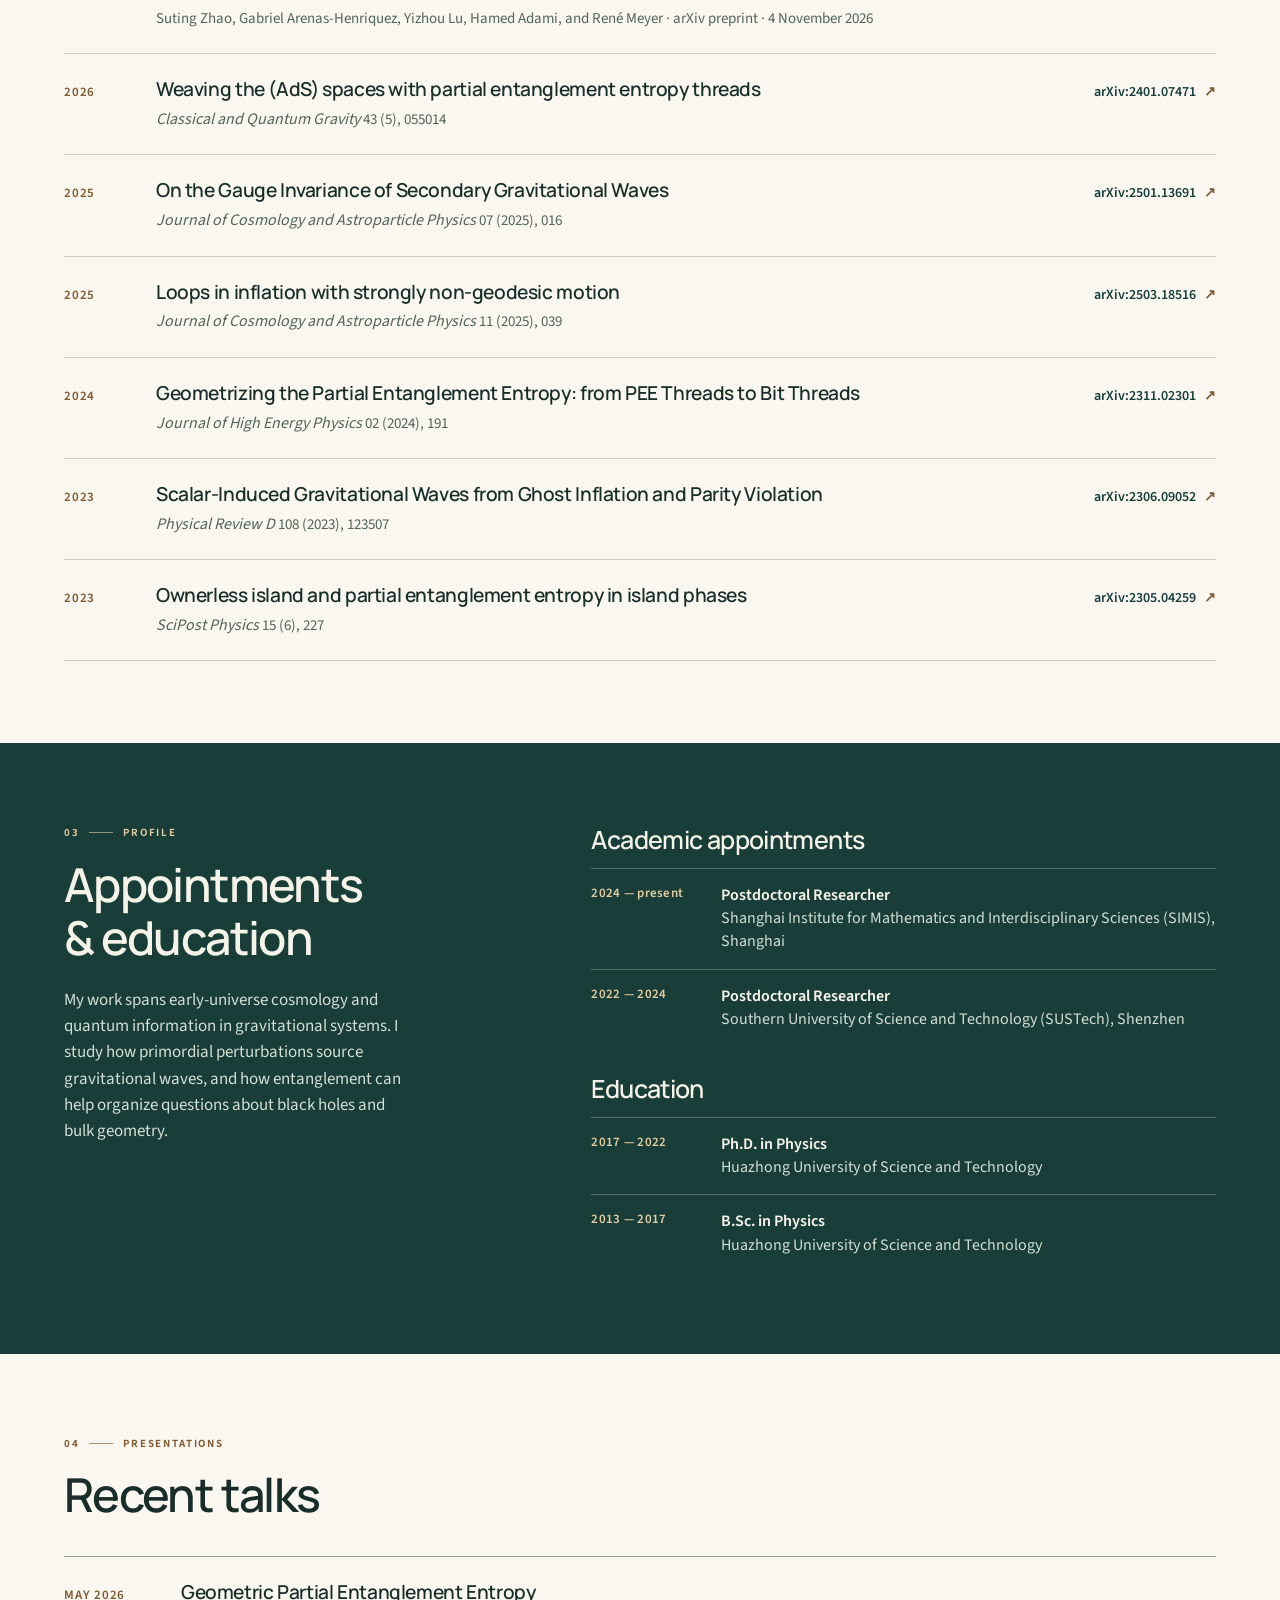
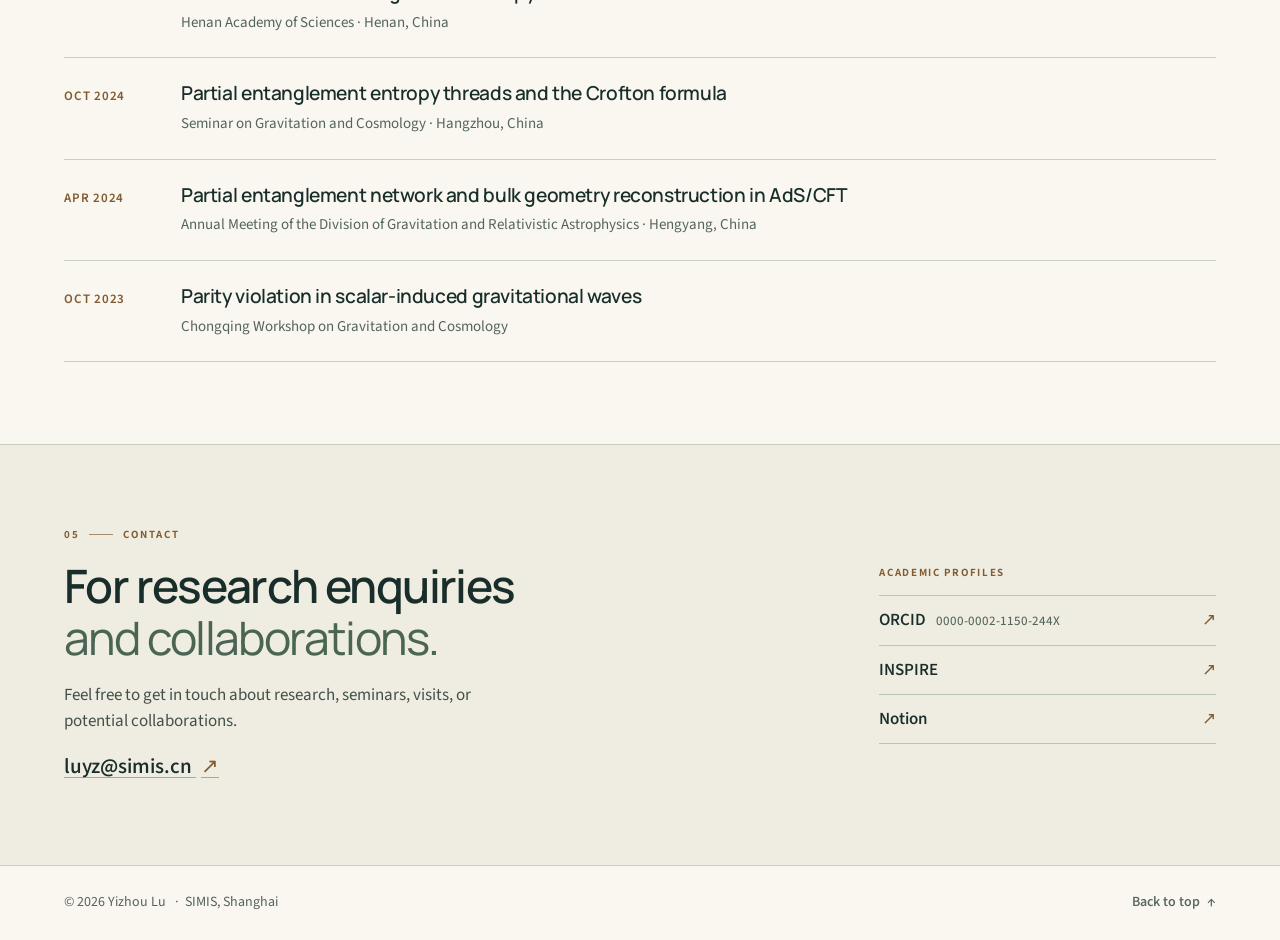
==== commit 262c98b8: "Add November 2026 arXiv preprints" ====
--- a/index.html
+++ b/index.html
@@ -92,7 +92,24 @@
     <section id="publications" class="publications section wrap">
       <div class="section-heading"><div><p class="label section-label"><span>02</span>Selected work</p><h2>Selected publications</h2></div>
       <a class="text-link" href="https://inspirehep.net/authors/1812041?ui-citation-summary=true&amp;ui-exclude-self-citations=true" target="_blank" rel="noreferrer">Full record on INSPIRE <span aria-hidden="true">↗</span></a></div>
-      <div class="publication-table" role="list"><article class="publication-row" role="listitem"><span class="pub-year">2026</span><div class="pub-main"><h3><a href="https://arxiv.org/abs/2401.07471" target="_blank" rel="noreferrer">Weaving the (AdS) spaces with partial entanglement entropy threads</a></h3><p><i>Classical and Quantum Gravity</i> 43 (5), 055014</p></div><a class="pub-link" href="https://arxiv.org/abs/2401.07471" target="_blank" rel="noreferrer">arXiv:2401.07471 <span aria-hidden="true">↗</span></a></article><article class="publication-row" role="listitem"><span class="pub-year">2025</span><div class="pub-main"><h3><a href="https://arxiv.org/abs/2501.13691" target="_blank" rel="noreferrer">On the Gauge Invariance of Secondary Gravitational Waves</a></h3><p><i>Journal of Cosmology and Astroparticle Physics</i> 07 (2025), 016</p></div><a class="pub-link" href="https://arxiv.org/abs/2501.13691" target="_blank" rel="noreferrer">arXiv:2501.13691 <span aria-hidden="true">↗</span></a></article><article class="publication-row" role="listitem"><span class="pub-year">2025</span><div class="pub-main"><h3><a href="https://arxiv.org/abs/2503.18516" target="_blank" rel="noreferrer">Loops in inflation with strongly non-geodesic motion</a></h3><p><i>Journal of Cosmology and Astroparticle Physics</i> 11 (2025), 039</p></div><a class="pub-link" href="https://arxiv.org/abs/2503.18516" target="_blank" rel="noreferrer">arXiv:2503.18516 <span aria-hidden="true">↗</span></a></article><article class="publication-row" role="listitem"><span class="pub-year">2024</span><div class="pub-main"><h3><a href="https://arxiv.org/abs/2311.02301" target="_blank" rel="noreferrer">Geometrizing the Partial Entanglement Entropy: from PEE Threads to Bit Threads</a></h3><p><i>Journal of High Energy Physics</i> 02 (2024), 191</p></div><a class="pub-link" href="https://arxiv.org/abs/2311.02301" target="_blank" rel="noreferrer">arXiv:2311.02301 <span aria-hidden="true">↗</span></a></article><article class="publication-row" role="listitem"><span class="pub-year">2023</span><div class="pub-main"><h3><a href="https://arxiv.org/abs/2306.09052" target="_blank" rel="noreferrer">Scalar-Induced Gravitational Waves from Ghost Inflation and Parity Violation</a></h3><p><i>Physical Review D</i> 108 (2023), 123507</p></div><a class="pub-link" href="https://arxiv.org/abs/2306.09052" target="_blank" rel="noreferrer">arXiv:2306.09052 <span aria-hidden="true">↗</span></a></article><article class="publication-row" role="listitem"><span class="pub-year">2023</span><div class="pub-main"><h3><a href="https://arxiv.org/abs/2305.04259" target="_blank" rel="noreferrer">Ownerless island and partial entanglement entropy in island phases</a></h3><p><i>SciPost Physics</i> 15 (6), 227</p></div><a class="pub-link" href="https://arxiv.org/abs/2305.04259" target="_blank" rel="noreferrer">arXiv:2305.04259 <span aria-hidden="true">↗</span></a></article></div>
+      <div class="publication-table" role="list">
+        <article class="publication-row" role="listitem">
+          <span class="pub-year">2026</span>
+          <div class="pub-main">
+            <h3><a href="https://arxiv.org/abs/2611.13462" target="_blank" rel="noreferrer">The out-state of scalar-induced gravitational waves</a></h3>
+            <p>Yizhou Lu · arXiv preprint · 10 November 2026</p>
+          </div>
+          <a class="pub-link" href="https://arxiv.org/abs/2611.13462" target="_blank" rel="noreferrer">arXiv:2611.13462 <span aria-hidden="true">↗</span></a>
+        </article>
+        <article class="publication-row" role="listitem">
+          <span class="pub-year">2026</span>
+          <div class="pub-main">
+            <h3><a href="https://arxiv.org/abs/2611.07019" target="_blank" rel="noreferrer">Charged AdS<sub>3</sub> black branes as marginally deformed two-dimensional CFTs</a></h3>
+            <p>Suting Zhao, Gabriel Arenas-Henriquez, Yizhou Lu, Hamed Adami, and René Meyer · arXiv preprint · 4 November 2026</p>
+          </div>
+          <a class="pub-link" href="https://arxiv.org/abs/2611.07019" target="_blank" rel="noreferrer">arXiv:2611.07019 <span aria-hidden="true">↗</span></a>
+        </article>
+        <article class="publication-row" role="listitem"><span class="pub-year">2026</span><div class="pub-main"><h3><a href="https://arxiv.org/abs/2401.07471" target="_blank" rel="noreferrer">Weaving the (AdS) spaces with partial entanglement entropy threads</a></h3><p><i>Classical and Quantum Gravity</i> 43 (5), 055014</p></div><a class="pub-link" href="https://arxiv.org/abs/2401.07471" target="_blank" rel="noreferrer">arXiv:2401.07471 <span aria-hidden="true">↗</span></a></article><article class="publication-row" role="listitem"><span class="pub-year">2025</span><div class="pub-main"><h3><a href="https://arxiv.org/abs/2501.13691" target="_blank" rel="noreferrer">On the Gauge Invariance of Secondary Gravitational Waves</a></h3><p><i>Journal of Cosmology and Astroparticle Physics</i> 07 (2025), 016</p></div><a class="pub-link" href="https://arxiv.org/abs/2501.13691" target="_blank" rel="noreferrer">arXiv:2501.13691 <span aria-hidden="true">↗</span></a></article><article class="publication-row" role="listitem"><span class="pub-year">2025</span><div class="pub-main"><h3><a href="https://arxiv.org/abs/2503.18516" target="_blank" rel="noreferrer">Loops in inflation with strongly non-geodesic motion</a></h3><p><i>Journal of Cosmology and Astroparticle Physics</i> 11 (2025), 039</p></div><a class="pub-link" href="https://arxiv.org/abs/2503.18516" target="_blank" rel="noreferrer">arXiv:2503.18516 <span aria-hidden="true">↗</span></a></article><article class="publication-row" role="listitem"><span class="pub-year">2024</span><div class="pub-main"><h3><a href="https://arxiv.org/abs/2311.02301" target="_blank" rel="noreferrer">Geometrizing the Partial Entanglement Entropy: from PEE Threads to Bit Threads</a></h3><p><i>Journal of High Energy Physics</i> 02 (2024), 191</p></div><a class="pub-link" href="https://arxiv.org/abs/2311.02301" target="_blank" rel="noreferrer">arXiv:2311.02301 <span aria-hidden="true">↗</span></a></article><article class="publication-row" role="listitem"><span class="pub-year">2023</span><div class="pub-main"><h3><a href="https://arxiv.org/abs/2306.09052" target="_blank" rel="noreferrer">Scalar-Induced Gravitational Waves from Ghost Inflation and Parity Violation</a></h3><p><i>Physical Review D</i> 108 (2023), 123507</p></div><a class="pub-link" href="https://arxiv.org/abs/2306.09052" target="_blank" rel="noreferrer">arXiv:2306.09052 <span aria-hidden="true">↗</span></a></article><article class="publication-row" role="listitem"><span class="pub-year">2023</span><div class="pub-main"><h3><a href="https://arxiv.org/abs/2305.04259" target="_blank" rel="noreferrer">Ownerless island and partial entanglement entropy in island phases</a></h3><p><i>SciPost Physics</i> 15 (6), 227</p></div><a class="pub-link" href="https://arxiv.org/abs/2305.04259" target="_blank" rel="noreferrer">arXiv:2305.04259 <span aria-hidden="true">↗</span></a></article></div>
     </section>
     <section id="profile" class="profile section"><div class="wrap bio-grid">
       <div class="bio-intro"><p class="label section-label"><span>03</span>Profile</p><h2>Appointments<br />&amp; education</h2>
